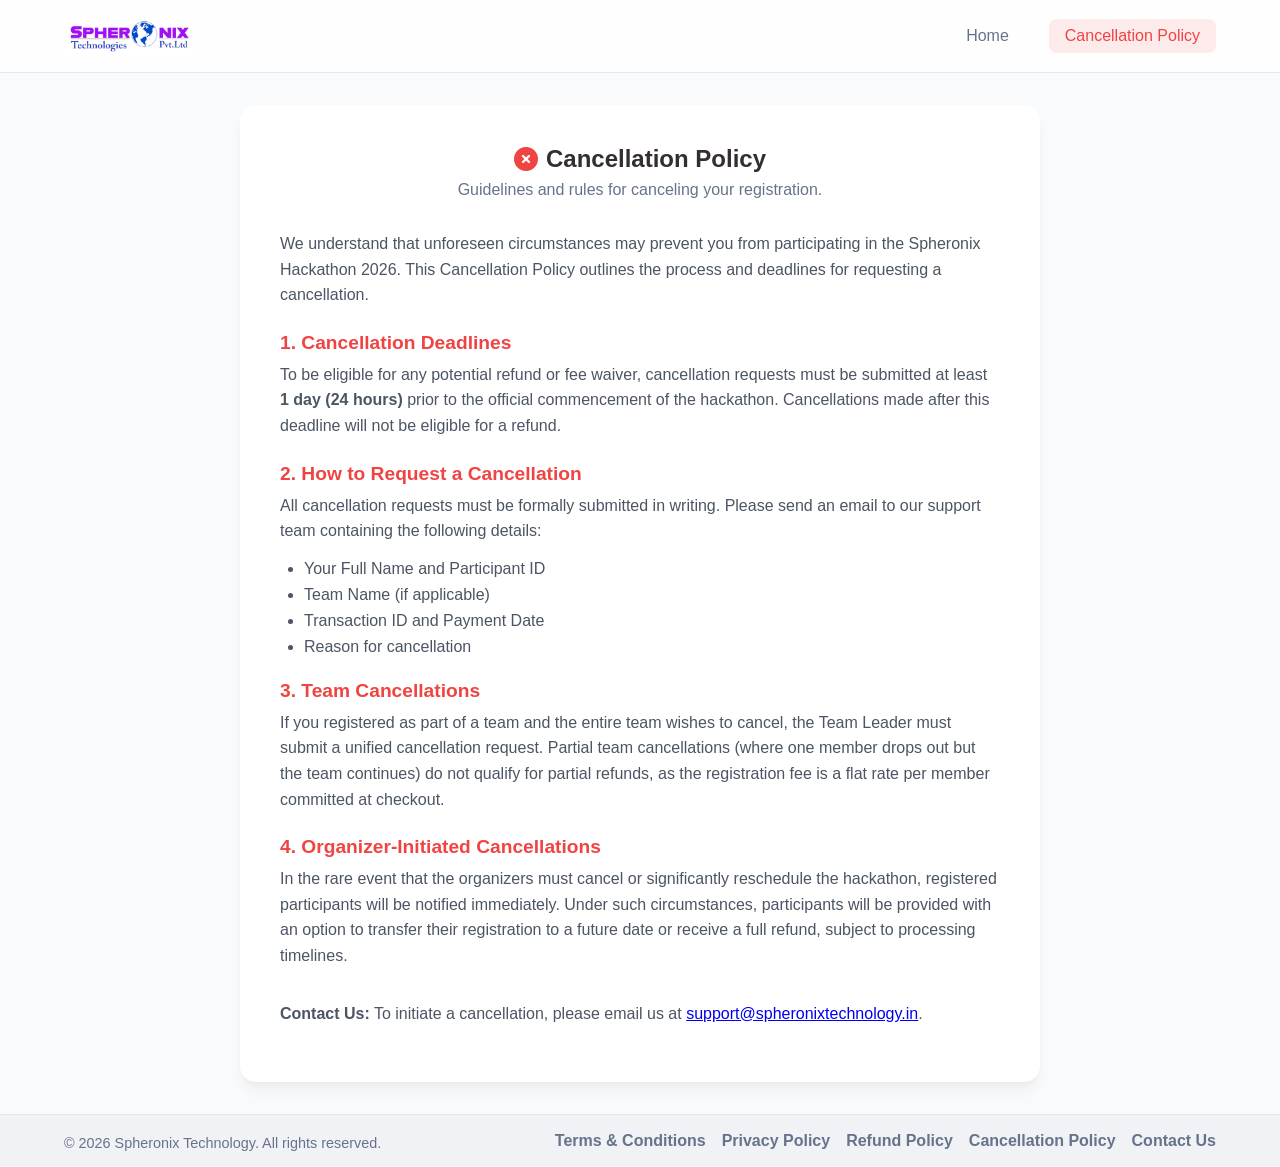
==== static/cancellation-policy.html @ d380ddb0 "Initial commit: Student Hackathon Registration app with updated college list validation" ====
<!DOCTYPE html>
<html lang="en">

<head>
    <meta charset="UTF-8">
    <meta name="viewport" content="width=device-width, initial-scale=1.0">
    <title>Cancellation Policy - Spheronix Hackathon</title>
    <link rel="stylesheet" href="css/style.css?v=20260310-1">
    <link rel="stylesheet" href="https://cdnjs.cloudflare.com/ajax/libs/font-awesome/6.4.0/css/all.min.css">
    <style>
        .instructions-content h3 {
            color: var(--primary-color);
            margin-top: 1.5rem;
            margin-bottom: 0.5rem;
            font-size: 1.2rem;
        }

        .instructions-content p {
            margin-bottom: 1rem;
            line-height: 1.6;
            color: #4b5563;
        }

        .instructions-content ul {
            margin-bottom: 1rem;
            padding-left: 1.5rem;
            color: #4b5563;
        }

        .instructions-content li {
            margin-bottom: 0.5rem;
        }
    </style>
</head>

<body>
    <nav class="navbar">
        <div class="logo">
            <img src="images/COMPANY LOGO.jpeg" alt="Logo" style="height: 40px; border-radius: 8px;">
        </div>
        <div class="nav-links">
            <a href="index.html">Home</a>
            <a href="cancellation-policy.html" class="active">Cancellation Policy</a>
        </div>
    </nav>

    <div class="container">
        <section class="view active">
            <div class="card card-large">
                <div class="step-header">
                    <h2><i class="fas fa-times-circle"></i> Cancellation Policy</h2>
                    <p>Guidelines and rules for canceling your registration.</p>
                </div>

                <div class="instructions-content" style="text-align: left;">
                    <p>We understand that unforeseen circumstances may prevent you from participating in the Spheronix
                        Hackathon 2026. This Cancellation Policy outlines the process and deadlines for requesting a
                        cancellation.</p>

                    <h3>1. Cancellation Deadlines</h3>
                    <p>To be eligible for any potential refund or fee waiver, cancellation requests must be submitted at
                        least <strong>1 day (24 hours)</strong> prior to the official commencement of the hackathon.
                        Cancellations made after this deadline will not be eligible for a refund.</p>

                    <h3>2. How to Request a Cancellation</h3>
                    <p>All cancellation requests must be formally submitted in writing. Please send an email to our
                        support team containing the following details:</p>
                    <ul>
                        <li>Your Full Name and Participant ID</li>
                        <li>Team Name (if applicable)</li>
                        <li>Transaction ID and Payment Date</li>
                        <li>Reason for cancellation</li>
                    </ul>

                    <h3>3. Team Cancellations</h3>
                    <p>If you registered as part of a team and the entire team wishes to cancel, the Team Leader must
                        submit a unified cancellation request. Partial team cancellations (where one member drops out
                        but the team continues) do not qualify for partial refunds, as the registration fee is a flat
                        rate per member committed at checkout.</p>

                    <h3>4. Organizer-Initiated Cancellations</h3>
                    <p>In the rare event that the organizers must cancel or significantly reschedule the hackathon,
                        registered participants will be notified immediately. Under such circumstances, participants
                        will be provided with an option to transfer their registration to a future date or receive a
                        full refund, subject to processing timelines.</p>

                    <p style="margin-top: 2rem;"><strong>Contact Us:</strong> To initiate a cancellation, please email
                        us at <a href="mailto:support@spheronixtechnology.in">support@spheronixtechnology.in</a>.</p>
                </div>
            </div>
        </section>
    </div>

    <footer class="site-footer">
        <div class="footer-inner">
            <div class="footer-left">
                <p class="footer-note">© 2026 Spheronix Technology. All rights reserved.</p>
            </div>
            <div class="footer-links">
                <a href="terms-and-conditions.html" class="footer-link">Terms & Conditions</a>
                <a href="privacy-policy.html" class="footer-link">Privacy Policy</a>
                <a href="refund-policy.html" class="footer-link">Refund Policy</a>
                <a href="cancellation-policy.html" class="footer-link">Cancellation Policy</a>
                <a href="contact.html" class="footer-link">Contact Us</a>
            </div>
        </div>
    </footer>
</body>

</html>
---- static/css/style.css ----
/* ================================
   Spheronix Hackathon - Stylesheet
   ================================ */

    :root {
        --primary-color: #F04443;
        --primary-hover: #e03b3a;
        --primary-light: rgba(240, 68, 67, 0.1);
        --secondary-color: #66738B;
        --accent-color: #FF9D00;
        --background-color: #f8fafc;
        --card-bg: #ffffff;
        --text-dark: #342E2E;
        --text-light: #66738B;
        --text-muted: #94a3b8;
        --white: #ffffff;
        --error: #ef4444;
        --error-light: #fef2f2;
        --success: #10b981;
        --success-light: #ecfdf5;
        --warning: #FF9D00;
        --warning-light: #fff8eb;
        --border-color: #e2e8f0;
        --border-radius: 12px;
        --border-radius-lg: 16px;
        --shadow-sm: 0 1px 2px 0 rgba(0, 0, 0, 0.05);
        --shadow: 0 10px 15px -3px rgba(52, 46, 46, 0.06), 0 4px 6px -2px rgba(52, 46, 46, 0.03);
        --shadow-lg: 0 20px 25px -5px rgba(52, 46, 46, 0.12), 0 8px 10px -6px rgba(52, 46, 46, 0.06);
        --transition: all 0.25s cubic-bezier(0.4, 0, 0.2, 1);
    }

    * {
        margin: 0;
        padding: 0;
        box-sizing: border-box;
        font-family: 'Poppins', 'Inter', -apple-system, BlinkMacSystemFont, sans-serif;
    }

    body {
        background-color: var(--background-color);
        color: var(--text-dark);
        min-height: 100vh;
        display: flex;
        flex-direction: column;
        overflow-x: hidden;
    }

    /* Background Shapes */
    .background-shapes {
        position: fixed;
        top: 0;
        left: 0;
        width: 100%;
        height: 100%;
        z-index: -1;
        overflow: hidden;
        pointer-events: none;
    }

    .shape {
        position: absolute;
        border-radius: 50%;
        filter: blur(100px);
        opacity: 0.5;
    }

    .shape-1 {
        top: -150px;
        right: -150px;
        width: 600px;
        height: 600px;
        background: rgba(37, 99, 235, 0.25);
        animation: float 20s ease-in-out infinite;
    }

    .shape-2 {
        bottom: -150px;
        left: -150px;
        width: 500px;
        height: 500px;
        background: rgba(139, 92, 246, 0.2);
        animation: float 25s ease-in-out infinite reverse;
    }

    .shape-3 {
        top: 50%;
        left: 50%;
        width: 400px;
        height: 400px;
        background: rgba(34, 197, 94, 0.1);
        transform: translate(-50%, -50%);
        animation: pulse 15s ease-in-out infinite;
    }

    @keyframes float {

        0%,
        100% {
            transform: translateY(0) rotate(0deg);
        }

        50% {
            transform: translateY(-30px) rotate(5deg);
        }
    }

    @keyframes pulse {

        0%,
        100% {
            transform: translate(-50%, -50%) scale(1);
            opacity: 0.1;
        }

        50% {
            transform: translate(-50%, -50%) scale(1.1);
            opacity: 0.2;
        }
    }

    /* ============ Navigation ============ */
    .navbar {
        padding: 1rem 5%;
        display: flex;
        justify-content: space-between;
        align-items: center;
        background: rgba(255, 255, 255, 0.8);
        backdrop-filter: blur(10px);
        border-bottom: 1px solid var(--border-color);
        position: sticky;
        top: 0;
        z-index: 100;
    }

    .logo {
        font-size: 1.4rem;
        font-weight: 700;
        color: var(--primary-color);
        display: flex;
        align-items: center;
        gap: 0.5rem;
    }

    .logo i {
        font-size: 1.6rem;
    }

    .nav-links {
        display: flex;
        gap: 1.5rem;
    }

    .nav-links a {
        text-decoration: none;
        color: var(--text-light);
        font-weight: 500;
        padding: 0.5rem 1rem;
        border-radius: 8px;
        transition: var(--transition);
    }

    .nav-links a:hover,
    .nav-links a.active {
        color: var(--primary-color);
        background: var(--primary-light);
    }

    /* ============ Container & Views ============ */
    .container {
        flex: 1;
        display: flex;
        justify-content: center;
        align-items: flex-start;
        padding: 2rem;
        min-height: calc(100vh - 80px);
    }

    .view {
        width: 100%;
        max-width: 1200px;
        transition: opacity 0.4s ease-in-out, transform 0.4s ease-in-out;
    }

    .hidden {
        display: none !important;
        opacity: 0;
    }

    .active {
        display: block;
        opacity: 1;
    }

    /* ============ Landing Page ============ */
    .landing-content {
        text-align: center;
        max-width: 900px;
        margin: 0 auto;
        padding: 4rem 2rem;
    }

    .hackathon-badge {
        display: inline-flex;
        align-items: center;
        gap: 0.5rem;
        background: rgba(241, 90, 41, 0.08);
        border: 1px solid rgba(241, 90, 41, 0.22);
        color: #F15A29;
        padding: 0.45rem 1.15rem;
        border-radius: 50px;
        font-family: 'Inter', 'Poppins', sans-serif;
        font-weight: 700;
        font-size: 0.8rem; /* ~12-13px */
        letter-spacing: 0.06em;
        text-transform: uppercase;
        margin-bottom: 1.75rem;
        box-shadow: 0 2px 8px rgba(241, 90, 41, 0.08);
    }

    .landing-content h1 {
        font-family: 'DM Serif Display', 'Playfair Display', Georgia, serif;
        font-size: clamp(2.75rem, 5.5vw, 4.85rem); /* ~72-80px on desktop */
        font-weight: 700;
        letter-spacing: -0.015em;
        line-height: 1.12;
        margin-bottom: 1.5rem;
        color: #342E2E; /* Dark brown/black */
    }

    .highlight {
        font-family: 'DM Serif Display', 'Playfair Display', Georgia, serif;
        background: linear-gradient(135deg, #F04443 0%, #FF9D00 100%); /* Red -> orange gradient */
        -webkit-background-clip: text;
        background-clip: text;
        -webkit-text-fill-color: transparent;
        display: inline-block;
        font-weight: 700;
        padding-bottom: 2px;
    }

    .subtitle {
        font-family: 'Inter', 'Poppins', sans-serif;
        font-size: 1.22rem; /* ~19-20px */
        font-weight: 500;
        line-height: 1.62;
        color: #66738B; /* #66738B */
        margin-bottom: 2.75rem;
        max-width: 680px;
        margin-left: auto;
        margin-right: auto;
    }

    .cta-buttons {
        display: flex;
        justify-content: center;
        align-items: center;
        gap: 1.25rem;
        margin-bottom: 3.5rem;
        flex-wrap: wrap;
    }

    .event-info {
        display: flex;
        justify-content: center;
        gap: 3.5rem;
        flex-wrap: wrap;
    }

    .info-item {
        display: flex;
        align-items: center;
        gap: 0.65rem;
        font-family: 'Inter', 'Poppins', sans-serif;
        color: #66738B; /* #66738B */
        font-size: 0.98rem; /* ~15-16px */
        font-weight: 500;
        letter-spacing: -0.01em;
    }

    .info-item i {
        color: #F15A29;
        font-size: 1.2rem;
    }

    /* Countdown Styling */
    .countdown-number,
    .time-box .amount,
    .stat-number {
        font-family: 'Poppins', 'Inter', sans-serif;
        font-size: 2.75rem; /* ~42-46px */
        font-weight: 700;
        color: #173E7A; /* Dark blue #173E7A */
        line-height: 1;
    }

    /* ============ Buttons ============ */
    .btn {
        border: none;
        cursor: pointer;
        font-family: 'Poppins', 'Inter', sans-serif;
        font-size: 1rem;
        font-weight: 600;
        line-height: 1.2;
        padding: 0.85rem 1.85rem;
        min-height: 48px;
        border-radius: 50px;
        transition: var(--transition);
        display: inline-flex;
        align-items: center;
        justify-content: center;
        gap: 0.6rem;
        text-decoration: none;
        white-space: nowrap;
        letter-spacing: 0.01em;
    }

    .btn:disabled {
        opacity: 0.65;
        cursor: not-allowed;
        transform: none;
        box-shadow: none;
    }

    .btn-primary {
        background: linear-gradient(135deg, #F04443 0%, #FF9D00 100%);
        color: var(--white);
        box-shadow: 0 6px 20px rgba(240, 68, 67, 0.32);
        border: none;
    }

    .btn-primary:hover {
        transform: translateY(-2px);
        background: linear-gradient(135deg, #e03b3a 0%, #f59300 100%);
        box-shadow: 0 10px 28px rgba(240, 68, 67, 0.44);
    }

    .btn-secondary {
        background: #ffffff;
        color: #342E2E;
        border: 1.5px solid #e2e8f0;
        box-shadow: 0 2px 6px rgba(0, 0, 0, 0.04);
    }

    .btn-secondary:hover {
        background: #fff8f5;
        border-color: #F04443;
        color: #F04443;
        transform: translateY(-2px);
        box-shadow: 0 6px 18px rgba(240, 68, 67, 0.15);
    }

    .btn-large {
        padding: 0.95rem 2.5rem;
        font-size: 1.05rem;
        font-weight: 600;
    }

    .btn-block {
        width: 100%;
        padding: 1rem;
    }

    .btn-small {
        padding: 0.5rem 1rem;
        font-size: 0.9rem;
    }

    .btn-google {
        background: var(--white);
        color: #333;
        border: 2px solid var(--border-color);
        padding: 1rem 2rem;
        width: 100%;
        max-width: 320px;
    }

    .btn-google:hover {
        background: #f8f8f8;
        border-color: #ccc;
        box-shadow: var(--shadow-sm);
    }

    .btn-google i {
        color: #4285f4;
        font-size: 1.2rem;
    }

    .btn-success {
        background: linear-gradient(135deg, #16a34a, #15803d);
        color: var(--white);
        box-shadow: 0 4px 15px rgba(21, 128, 61, 0.28);
    }

    .btn-success:hover {
        transform: translateY(-2px);
        box-shadow: 0 8px 22px rgba(21, 128, 61, 0.34);
    }

    /* ============ Cards ============ */
    .card {
        background: var(--card-bg);
        padding: 2.5rem;
        border-radius: var(--border-radius-lg);
        box-shadow: var(--shadow);
        max-width: 550px;
        width: 100%;
        margin: 0 auto;
        position: relative;
    }

    .card-large {
        max-width: 800px;
    }

    .back-btn {
        position: absolute;
        top: 1.5rem;
        left: 1.5rem;
        background: none;
        border: none;
        color: var(--text-light);
        cursor: pointer;
        font-size: 0.9rem;
        display: flex;
        align-items: center;
        gap: 0.5rem;
        transition: var(--transition);
    }

    .back-btn:hover {
        color: var(--primary-color);
    }

    /* ============ Progress Bar ============ */
    .progress-bar {
        display: flex;
        justify-content: center;
        align-items: center;
        margin-bottom: 2.5rem;
        padding-top: 1rem;
    }

    .progress-bar .step {
        display: flex;
        flex-direction: column;
        align-items: center;
        gap: 0.5rem;
        color: var(--text-muted);
        font-size: 0.85rem;
        position: relative;
        z-index: 1;
    }

    .progress-bar .circle {
        width: 36px;
        height: 36px;
        background: var(--border-color);
        border-radius: 50%;
        display: flex;
        justify-content: center;
        align-items: center;
        font-weight: 600;
        font-size: 0.9rem;
        transition: var(--transition);
    }

    .progress-bar .step.active {
        color: var(--primary-color);
    }

    .progress-bar .step.active .circle {
        background: var(--primary-color);
        color: var(--white);
        box-shadow: 0 0 0 4px var(--primary-light);
    }

    .progress-bar .step.completed .circle {
        background: var(--success);
        color: var(--white);
    }

    .progress-bar .line {
        width: 80px;
        height: 3px;
        background: var(--border-color);
        margin: 0 0.5rem;
        margin-bottom: 1.5rem;
        border-radius: 2px;
        transition: var(--transition);
    }

    .progress-bar .line.active {
        background: var(--primary-color);
    }

    /* ============ Step Content ============ */
    .step-content {
        transition: opacity 0.3s ease, transform 0.3s ease;
    }

    .hidden-step {
        display: none;
        opacity: 0;
        transform: translateX(20px);
    }

    .active-step {
        display: block;
        opacity: 1;
        transform: translateX(0);
    }

    .step-header {
        text-align: center;
        margin-bottom: 2rem;
    }

    .step-header h2 {
        font-size: 1.5rem;
        margin-bottom: 0.5rem;
        display: flex;
        align-items: center;
        justify-content: center;
        gap: 0.5rem;
    }

    .step-header h2 i {
        color: var(--primary-color);
    }

    .step-header p {
        color: var(--text-light);
        margin: 0;
    }

    /* ============ Auth Box ============ */
    .auth-box {
        display: flex;
        flex-direction: column;
        align-items: center;
        gap: 1.5rem;
        padding: 2rem 0;
    }

    .auth-note {
        font-size: 0.85rem;
        color: var(--success);
        display: flex;
        align-items: center;
        gap: 0.5rem;
    }

    /* ============ Messages ============ */
    .error-message,
    .warning-message {
        padding: 1rem;
        border-radius: 8px;
        margin-top: 1rem;
        display: flex;
        align-items: center;
        gap: 0.5rem;
        font-size: 0.9rem;
    }

    .error-message {
        background: var(--error-light);
        color: var(--error);
        border: 1px solid var(--error);
    }

    .warning-message {
        background: var(--warning-light);
        color: var(--warning);
        border: 1px solid var(--warning);
    }

    /* ============ Forms ============ */
    .form-row {
        display: grid;
        grid-template-columns: 1fr 1fr;
        gap: 1rem;
    }

    .form-group {
        margin-bottom: 1.25rem;
        text-align: left;
        position: relative;
    }

    label {
        display: block;
        margin-bottom: 0.5rem;
        font-size: 0.9rem;
        font-weight: 500;
        color: var(--text-dark);
    }

    .badge {
        font-size: 0.7rem;
        background: var(--border-color);
        padding: 0.2rem 0.5rem;
        border-radius: 4px;
        margin-left: 0.5rem;
        color: var(--text-light);
        font-weight: 400;
    }

    .badge-success {
        background: var(--success-light);
        color: var(--success);
    }

    input,
    select,
    textarea {
        width: 100%;
        padding: 0.85rem 1rem;
        border: 2px solid var(--border-color);
        border-radius: 8px;
        font-size: 0.95rem;
        transition: var(--transition);
        outline: none;
        background: var(--white);
    }

    input:focus,
    select:focus,
    textarea:focus {
        border-color: var(--primary-color);
        box-shadow: 0 0 0 3px var(--primary-light);
    }

    .readonly-input {
        background-color: var(--background-color);
        color: var(--text-light);
        cursor: not-allowed;
    }

    .error-text {
        color: var(--error);
        font-size: 0.8rem;
        margin-top: 0.3rem;
        display: block;
        min-height: 1.2em;
    }

    .helper-text {
        color: var(--success);
        font-size: 0.8rem;
        margin-top: 0.3rem;
        display: block;
    }

    .hidden-select {
        position: absolute;
        width: 1px;
        height: 1px;
        padding: 0;
        margin: -1px;
        border: 0;
        overflow: hidden;
        clip: rect(0, 0, 0, 0);
    }

    .college-selector {
        position: relative;
    }

    .college-dropdown {
        position: absolute;
        top: calc(100% + 6px);
        left: 0;
        right: 0;
        max-height: 260px;
        overflow-y: auto;
        background: var(--white);
        border: 1px solid var(--border-color);
        border-radius: 10px;
        box-shadow: var(--shadow);
        z-index: 20;
    }

    .college-option {
        width: 100%;
        text-align: left;
        border: none;
        background: transparent;
        padding: 0.75rem 1rem;
        cursor: pointer;
        font-size: 0.92rem;
        color: var(--text-dark);
    }

    .college-option:hover {
        background: var(--primary-light);
    }

    .college-option.active {
        background: var(--primary-light);
        color: var(--primary-color);
    }

    .college-option.no-results {
        color: var(--text-muted);
        cursor: default;
    }

    #other-college-wrapper {
        margin-top: 0.75rem;
    }

    /* ============ Participation Options ============ */
    .participation-options {
        display: grid;
        grid-template-columns: 1fr 1fr;
        gap: 1rem;
    }

    .radio-card {
        cursor: pointer;
    }

    .radio-card input {
        display: none;
    }

    .radio-content {
        padding: 1.25rem;
        border: 2px solid var(--border-color);
        border-radius: 12px;
        text-align: center;
        transition: var(--transition);
    }

    .radio-content i {
        font-size: 2rem;
        color: var(--text-light);
        margin-bottom: 0.5rem;
        display: block;
    }

    .radio-content span {
        display: block;
        font-weight: 600;
        color: var(--text-dark);
    }

    .radio-content small {
        color: var(--text-muted);
        font-size: 0.8rem;
    }

    .radio-card input:checked+.radio-content {
        border-color: var(--primary-color);
        background: var(--primary-light);
    }

    .radio-card input:checked+.radio-content i {
        color: var(--primary-color);
    }

    /* ============ Team Section ============ */
    .team-info {
        background: var(--background-color);
        padding: 1.5rem;
        border-radius: 12px;
        margin-bottom: 1.5rem;
    }

    .team-leader-info {
        background: var(--success-light);
        padding: 1rem 1.5rem;
        border-radius: 8px;
        margin-bottom: 1.5rem;
        border-left: 4px solid var(--success);
    }

    .team-leader-info h4 {
        color: var(--success);
        margin-bottom: 0.25rem;
        display: flex;
        align-items: center;
        gap: 0.5rem;
    }

    .team-leader-info p {
        color: var(--text-dark);
        margin: 0;
        font-size: 0.9rem;
    }

    #team-members-container h4 {
        margin-bottom: 1rem;
        display: flex;
        align-items: center;
        gap: 0.5rem;
    }

    .team-member-card {
        background: var(--background-color);
        padding: 1.5rem;
        border-radius: 12px;
        margin-bottom: 1rem;
        border: 1px solid var(--border-color);
    }

    .member-header {
        display: flex;
        justify-content: space-between;
        align-items: center;
        margin-bottom: 1rem;
        padding-bottom: 0.75rem;
        border-bottom: 1px solid var(--border-color);
    }

    .member-header span {
        font-weight: 600;
        color: var(--text-dark);
    }

    .btn-remove-member {
        background: var(--error-light);
        color: var(--error);
        border: none;
        width: 28px;
        height: 28px;
        border-radius: 50%;
        cursor: pointer;
        transition: var(--transition);
    }

    .btn-remove-member:hover {
        background: var(--error);
        color: var(--white);
    }

    .form-actions {
        display: flex;
        gap: 1rem;
        margin-top: 2rem;
    }

    .form-actions .btn {
        flex: 1;
        padding: 1rem;
    }

    .btn-group {
        display: flex;
        gap: 0.75rem;
        margin-top: 1.25rem;
    }

    .btn-group .btn {
        flex: 1;
    }

    /* ============ Success View ============ */
    .success-message {
        text-align: center;
        padding: 2rem 0;
    }

    .check-icon {
        width: 80px;
        height: 80px;
        background: linear-gradient(135deg, var(--success), #16a34a);
        color: white;
        font-size: 2.5rem;
        border-radius: 50%;
        display: flex;
        justify-content: center;
        align-items: center;
        margin: 0 auto 1.5rem auto;
        animation: pop-in 0.5s ease;
    }

    @keyframes pop-in {
        0% {
            transform: scale(0);
        }

        70% {
            transform: scale(1.1);
        }

        100% {
            transform: scale(1);
        }
    }

    .user-summary {
        background: var(--background-color);
        padding: 1.5rem;
        border-radius: 12px;
        text-align: left;
        margin: 1.5rem 0;
    }

    .challenge-card {
        margin: 0 0 1.5rem 0;
        padding: 1.5rem;
        border-radius: 14px;
        background: linear-gradient(135deg, #f8fbff, #eef5ff);
        border: 1px solid #d7e6ff;
        text-align: left;
    }

    .challenge-card-header {
        display: flex;
        justify-content: space-between;
        align-items: center;
        gap: 0.75rem;
        margin-bottom: 0.85rem;
        flex-wrap: wrap;
    }

    .challenge-eyebrow {
        font-size: 0.82rem;
        font-weight: 700;
        letter-spacing: 0.08em;
        text-transform: uppercase;
        color: var(--primary-color);
    }

    /* .challenge-difficulty removed — difficulty is not displayed in UI */

    .challenge-card h3 {
        margin-bottom: 0.65rem;
        font-size: 1.2rem;
        color: var(--text-dark);
    }

    .challenge-card p {
        margin: 0;
        color: var(--text-light);
        line-height: 1.7;
    }

    .summary-item {
        display: flex;
        justify-content: space-between;
        padding: 0.5rem 0;
        border-bottom: 1px solid var(--border-color);
    }

    .summary-item:last-child {
        border-bottom: none;
    }

    .summary-item .label {
        color: var(--text-light);
        font-size: 0.9rem;
    }

    .summary-item .value {
        font-weight: 600;
        color: var(--text-dark);
    }

    .team-members-section {
        margin-top: 1.5rem;
        padding-top: 1.5rem;
        border-top: 2px solid var(--border-color);
    }

    .team-members-section h3 {
        color: var(--primary-color);
        font-size: 1.1rem;
        margin-bottom: 1rem;
        display: flex;
        align-items: center;
        gap: 0.5rem;
    }

    .team-ids-list {
        list-style: none;
        padding: 0;
        margin: 0;
    }

    .team-ids-list li {
        padding: 0.75rem;
        margin-bottom: 0.5rem;
        background: white;
        border-radius: 8px;
        border-left: 3px solid var(--primary-color);
        font-size: 0.95rem;
    }

    .team-ids-list li strong {
        color: var(--text-dark);
        display: inline-block;
        min-width: 200px;
    }

    .info-note {
        color: var(--text-light);
        font-size: 0.9rem;
        margin-bottom: 1.5rem;
    }

    .info-note i {
        color: var(--primary-color);
    }

    /* ============ Results View ============ */
    #result-display {
        margin-top: 2rem;
    }

    .result-card {
        background: var(--background-color);
        border-radius: 12px;
        overflow: hidden;
    }

    .result-status {
        padding: 1.5rem;
        text-align: center;
        font-size: 1.25rem;
        font-weight: 700;
        color: var(--white);
    }

    .result-status.selected {
        background: linear-gradient(135deg, var(--success), #16a34a);
    }

    .result-status.not-selected {
        background: linear-gradient(135deg, var(--error), #dc2626);
    }

    .result-status.pending {
        background: linear-gradient(135deg, var(--warning), #d97706);
    }

    .result-details {
        padding: 1.5rem;
    }

    .result-details p {
        padding: 0.5rem 0;
        border-bottom: 1px solid var(--border-color);
        margin: 0;
        color: var(--text-dark);
    }

    .result-details p:last-child {
        border-bottom: none;
    }

    .result-details strong {
        color: var(--text-light);
        font-weight: 500;
    }

    /* ============ Dashboard Table Styles ============ */
    .admin-header {
        display: flex;
        justify-content: space-between;
        align-items: center;
        margin-bottom: 2rem;
        flex-wrap: wrap;
        gap: 1rem;
    }

    .stats-grid {
        display: grid;
        grid-template-columns: repeat(auto-fit, minmax(200px, 1fr));
        gap: 1.5rem;
        margin-bottom: 2rem;
    }

    .stat-card {
        background: var(--white);
        padding: 1.5rem;
        border-radius: 12px;
        box-shadow: var(--shadow-sm);
        border-left: 4px solid var(--primary-color);
    }

    .stat-card.success {
        border-left-color: var(--success);
    }

    .stat-card.warning {
        border-left-color: var(--warning);
    }

    .stat-card.accent {
        border-left-color: var(--accent-color);
    }

    .stat-card h3 {
        font-size: 2rem;
        color: var(--text-dark);
        margin-bottom: 0.25rem;
    }

    .stat-card p {
        color: var(--text-light);
        font-size: 0.9rem;
        margin: 0;
    }

    .data-table {
        width: 100%;
        background: var(--white);
        border-radius: 12px;
        overflow: hidden;
        box-shadow: var(--shadow-sm);
    }

    .data-table table {
        width: 100%;
        border-collapse: collapse;
    }

    .data-table th,
    .data-table td {
        padding: 1rem;
        text-align: left;
        border-bottom: 1px solid var(--border-color);
    }

    .data-table th {
        background: var(--background-color);
        font-weight: 600;
        color: var(--text-dark);
        font-size: 0.85rem;
        text-transform: uppercase;
        letter-spacing: 0.5px;
    }

    .data-table td {
        font-size: 0.9rem;
        color: var(--text-dark);
    }

    .data-table tr:hover {
        background: var(--background-color);
    }

    .status-badge {
        padding: 0.25rem 0.75rem;
        border-radius: 50px;
        font-size: 0.8rem;
        font-weight: 500;
    }

    .status-badge.selected {
        background: var(--success-light);
        color: var(--success);
    }

    .status-badge.rejected {
        background: var(--error-light);
        color: var(--error);
    }

    .status-badge.pending {
        background: var(--warning-light);
        color: var(--warning);
    }

    .action-btns {
        display: flex;
        gap: 0.5rem;
    }

    .action-btn {
        width: 32px;
        height: 32px;
        border: none;
        border-radius: 6px;
        cursor: pointer;
        transition: var(--transition);
        display: flex;
        align-items: center;
        justify-content: center;
    }

    .action-btn.approve {
        background: var(--success-light);
        color: var(--success);
    }

    .action-btn.approve:hover {
        background: var(--success);
        color: var(--white);
    }

    .action-btn.reject {
        background: var(--error-light);
        color: var(--error);
    }

    .action-btn.reject:hover {
        background: var(--error);
        color: var(--white);
    }

    /* ============ Responsive Design ============ */
    @media (max-width: 768px) {
        .navbar {
            flex-direction: column;
            gap: 1rem;
            padding: 1rem;
        }

        .nav-links {
            gap: 0.5rem;
            flex-wrap: wrap;
            justify-content: center;
        }

        .nav-links a {
            padding: 0.4rem 0.75rem;
            font-size: 0.9rem;
        }

        .summary-item {
            display: block !important;
            padding: 0.8rem 0;
        }

        .summary-item .label {
            display: block;
            margin-bottom: 0.2rem;
            font-size: 0.85rem;
            color: var(--text-light);
        }

        .summary-item .value {
            display: block;
            word-break: break-all;
            overflow-wrap: anywhere;
            font-size: 0.95rem;
            font-weight: 600;
            color: var(--text-dark);
            text-align: left;
        }

        .landing-content h1 {
            font-size: 2rem;
        }

        .cta-buttons {
            flex-direction: column;
            align-items: center;
        }

        .btn-large {
            width: 100%;
            max-width: 300px;
        }

        .event-info {
            gap: 1.5rem;
        }

        .card {
            padding: 1.5rem;
            margin: 0 0.5rem;
        }

        .form-row {
            grid-template-columns: 1fr;
        }

        .participation-options {
            grid-template-columns: 1fr;
        }

        .progress-bar .line {
            width: 40px;
        }

        .form-actions {
            flex-direction: column;
        }

        .stats-grid {
            grid-template-columns: 1fr 1fr;
        }

        .data-table {
            overflow-x: auto;
        }

        /* Team member card responsive */
        .team-member-card .form-row {
            grid-template-columns: 1fr;
        }

        /* Admin dashboard responsive */
        .admin-header {
            flex-direction: column;
            text-align: center;
        }

        .toolbar {
            flex-direction: column;
        }

        .search-box {
            min-width: 100%;
        }

        .filter-select {
            width: 100%;
        }
    }

    @media (max-width: 480px) {
        .landing-content {
            padding: 2rem 1rem;
        }

        .landing-content h1 {
            font-size: 1.75rem;
        }

        .subtitle {
            font-size: 1rem;
        }

        .stats-grid {
            grid-template-columns: 1fr;
        }

        .progress-bar {
            transform: scale(0.9);
        }

        .progress-bar .line {
            width: 30px;
        }

        .step-header h2 {
            font-size: 1.25rem;
        }
    }

    /* ============ Additional Utility Classes ============ */
    .full-width {
        grid-column: 1 / -1;
    }

    .college-info-text {
        font-size: 0.9rem;
        color: var(--text-light);
        margin-top: 0.5rem;
        display: flex;
        align-items: center;
        gap: 1rem;
        flex-wrap: wrap;
    }

    .college-info-text i {
        color: var(--primary-color);
    }

    /* GitHub link styles */
    .github-link {
        color: var(--primary-color);
        text-decoration: none;
        display: inline-flex;
        align-items: center;
        gap: 0.3rem;
        transition: var(--transition);
    }

    .github-link:hover {
        text-decoration: underline;
        color: var(--primary-hover);
    }

    /* Loading states */
    .loading-overlay {
        position: fixed;
        top: 0;
        left: 0;
        right: 0;
        bottom: 0;
        background: rgba(255, 255, 255, 0.8);
        display: flex;
        align-items: center;
        justify-content: center;
        z-index: 1000;
    }

    .loading-spinner {
        width: 50px;
        height: 50px;
        border: 3px solid var(--border-color);
        border-top-color: var(--primary-color);
        border-radius: 50%;
        animation: spin 1s linear infinite;
    }

    @keyframes spin {
        to {
            transform: rotate(360deg);
        }
    }

    /* Form validation highlight */
    input.error,
    select.error,
    textarea.error,
    #collegeSearch.error,
    #otherCollegeName.error,
    #otherCurrentYear.error {
        border-color: var(--error) !important;
        background-color: #fff8f8 !important;
        box-shadow: 0 0 0 3px rgba(239, 68, 68, 0.12) !important;
    }

    .participation-options.error {
        border: 1.5px dashed var(--error) !important;
        border-radius: var(--border-radius);
        padding: 0.5rem;
        background-color: #fff8f8;
    }

    input.success,
    select.success {
        border-color: var(--success);
    }

    /* Team member badge in step 3 */
    .member-badge {
        background: var(--primary-light);
        color: var(--primary-color);
        padding: 0.25rem 0.75rem;
        border-radius: 50px;
        font-size: 0.8rem;
        font-weight: 500;
    }

    /* ============ Footer ============ */
    .site-footer {
        background: rgba(15, 23, 42, 0.03);
        border-top: 1px solid var(--border-color);
        padding: 1rem 5%;
    }

    .site-footer .footer-inner {
        max-width: 1200px;
        margin: 0 auto;
        display: flex;
        align-items: center;
        justify-content: space-between;
        gap: 1rem;
        flex-wrap: wrap;
    }

    .site-footer .footer-left .logo {
        font-weight: 700;
        color: var(--primary-color);
        display: flex;
        align-items: center;
        gap: 0.5rem;
    }

    .site-footer .footer-note {
        color: var(--text-light);
        font-size: 0.9rem;
        margin-top: 0.25rem;
    }

    .site-footer .footer-links {
        display: flex;
        gap: 1rem;
    }

    .site-footer .footer-link {
        color: var(--text-light);
        text-decoration: none;
        font-weight: 600;
        transition: var(--transition);
    }

    .site-footer .footer-link:hover {
        color: var(--primary-color);
    }

    @media (max-width: 600px) {
        .site-footer .footer-inner {
            flex-direction: column;
            align-items: flex-start;
        }

        .site-footer .footer-links {
            width: 100%;
            justify-content: flex-start;
        }
    }

    /* Improved table styles */
    table {
        border-collapse: separate;
        border-spacing: 0;
    }

    th:first-child {
        border-top-left-radius: 8px;
    }

    th:last-child {
        border-top-right-radius: 8px;
    }

    /* Scrollbar styles */
    ::-webkit-scrollbar {
        width: 8px;
        height: 8px;
    }

    ::-webkit-scrollbar-track {
        background: var(--background-color);
        border-radius: 4px;
    }

    ::-webkit-scrollbar-thumb {
        background: var(--border-color);
        border-radius: 4px;
    }

    ::-webkit-scrollbar-thumb:hover {
        background: var(--text-muted);
    }

    /* Fix for overlapping elements */
    .card {
        position: relative;
        z-index: 1;
    }

    .step-content {
        position: relative;
    }

    /* Ensure proper flex layout */
    .form-group {
        display: flex;
        flex-direction: column;
    }

    /* Input group with icon */
    .input-with-icon {
        position: relative;
    }

    .input-with-icon input {
        padding-left: 2.5rem;
    }

    .input-with-icon i {
        position: absolute;
        left: 1rem;
        top: 50%;
        transform: translateY(-50%);
        color: var(--text-muted);
    }

    .terms-box {
        display: flex;
        flex-direction: column;
        gap: 0.75rem;
        margin: 0.25rem 0 1.25rem 0;
        padding: 1rem;
        border: 1px solid var(--border-color);
        border-radius: 10px;
        background: var(--background-color);
    }

    .terms-check {
        display: flex;
        align-items: center;
        gap: 0.6rem;
        font-size: 0.9rem;
        color: var(--text-dark);
    }

    .terms-check input {
        width: auto;
    }

    .terms-status {
        display: inline-flex;
        align-items: center;
        gap: 0.4rem;
        width: fit-content;
        padding: 0.35rem 0.7rem;
        border-radius: 999px;
        font-size: 0.82rem;
        font-weight: 600;
        border: 1px solid transparent;
    }

    .terms-status.pending {
        background: var(--warning-light);
        color: #92400e;
        border-color: #fcd34d;
    }

    .terms-status.accepted {
        background: var(--success-light);
        color: #166534;
        border-color: #86efac;
    }

    .terms-status.rejected {
        background: var(--error-light);
        color: #991b1b;
        border-color: #fca5a5;
    }

    .modal-overlay {
        position: fixed;
        inset: 0;
        z-index: 1000;
        background: rgba(15, 23, 42, 0.5);
        display: flex;
        align-items: center;
        justify-content: center;
        padding: 1rem;
    }

    .modal-card {
        width: min(680px, 100%);
        max-height: 80vh;
        overflow-y: auto;
        background: var(--white);
        border-radius: 12px;
        box-shadow: var(--shadow-lg);
        padding: 1.25rem;
    }

    .modal-card h3 {
        display: flex;
        align-items: center;
        gap: 0.5rem;
        margin-bottom: 1rem;
        color: var(--primary-color);
    }

    .modal-body {
        display: grid;
        gap: 0.65rem;
        color: var(--text-dark);
        font-size: 0.95rem;
    }

    .modal-actions {
        margin-top: 1rem;
        padding-top: 0.85rem;
        border-top: 1px solid var(--border-color);
        display: flex;
        align-items: center;
        justify-content: flex-end;
        gap: 0.75rem;
    }

    .modal-actions .btn {
        min-width: 108px;
    }

    @media (max-width: 640px) {

        .btn-group,
        .modal-actions {
            flex-direction: column;
            align-items: stretch;
        }


        .modal-actions .btn,
        .btn-group .btn {
            width: 100%;
        }
    }

    /* ============ Toast Notification (Live Updates) ============ */
    .toast {
        position: fixed;
        bottom: 2rem;
        right: 2rem;
        background: var(--white);
        border-radius: 12px;
        box-shadow: 0 10px 40px rgba(0, 0, 0, 0.15);
        display: flex;
        align-items: flex-start;
        gap: 1rem;
        padding: 1.25rem;
        width: min(350px, calc(100vw - 4rem));
        z-index: 9999;
        transform: translateX(120%);
        opacity: 0;
        transition: transform 0.4s cubic-bezier(0.175, 0.885, 0.32, 1.275), opacity 0.4s ease;
        border-left: 4px solid var(--primary-color);
    }

    .toast.show {
        transform: translateX(0);
        opacity: 1;
    }

    .toast.hidden {
        display: none;
    }

    .toast-icon {
        background: var(--primary-light);
        color: var(--primary-color);
        width: 36px;
        height: 36px;
        border-radius: 50%;
        display: flex;
        align-items: center;
        justify-content: center;
        flex-shrink: 0;
        font-size: 1.1rem;
    }

    .toast-content h4 {
        margin: 0 0 0.25rem 0;
        color: var(--text-dark);
        font-size: 1rem;
    }

    .toast-content p {
        margin: 0;
        color: var(--text-light);
        font-size: 0.85rem;
        line-height: 1.4;
    }

    .toast-close {
        background: none;
        border: none;
        color: var(--text-muted);
        cursor: pointer;
        padding: 0.25rem;
        margin-left: auto;
        font-size: 1rem;
        transition: var(--transition);
    }

    .toast-close:hover {
        color: var(--error);
    }

    @media (max-width: 480px) {
        .toast {
            bottom: 1rem;
            right: 1rem;
            width: calc(100vw - 2rem);
        }
    }

    /* ============ TOTAL PROJECT UI RESPONSIVE FIXES ============ */
    @media (max-width: 768px) {
        .navbar {
            padding: 0.8rem 1rem;
        }

        .logo {
            font-size: 1.1rem;
        }

        .nav-links {
            gap: 0.75rem;
        }

        .nav-links a {
            padding: 0.4rem 0.6rem;
            font-size: 0.85rem;
        }

        .container {
            padding: 1rem 0.5rem;
        }

        .landing-content {
            padding: 2.5rem 1rem;
        }

        .landing-content h1 {
            font-size: 2rem;
        }

        .subtitle {
            font-size: 1rem;
            padding: 0 0.5rem;
        }

        .card,
        .card-large {
            padding: 1.5rem 1rem;
            border-radius: 12px;
        }

        .form-row {
            grid-template-columns: 1fr;
            gap: 0;
        }

        .participation-options {
            grid-template-columns: 1fr;
        }

        .progress-bar .step span {
            font-size: 0.7rem;
            text-align: center;
        }

        .progress-bar .line {
            width: 40px;
        }

        .event-info {
            gap: 1.5rem;
        }

        /* Modal responsiveness */
        .modal-card {
            padding: 1rem;
            max-height: 90vh;
        }
    }

    @media (max-width: 480px) {
        .landing-content h1 {
            font-size: 1.75rem;
        }

        .progress-bar .step span {
            display: none;
            /* Hide labels on very small screens for clarity */
        }

        .progress-bar .line {
            width: 30px;
            margin-bottom: 0;
        }

        .progress-bar {
            margin-bottom: 1.5rem;
        }

        .back-btn {
            position: relative;
            top: 0;
            left: 0;
            margin-bottom: 1rem;
        }

        .event-info {
            flex-direction: column;
            align-items: center;
            gap: 1rem;
        }
    }

    /* Fix for possible data cutting/overflow */
    .view,
    .card,
    .step-content {
        overflow: visible;
    }

    img,
    video,
    iframe {
        max-width: 100%;
        height: auto;
    }

    /* ==========================================================================
       UPI QR CODE SCANNER & PAYMENT STYLES
       ========================================================================== */
    .payment-summary {
        margin-top: 1.25rem;
        animation: fadeInPaymentSection 0.4s ease-out;
    }

    @keyframes fadeInPaymentSection {
        from {
            opacity: 0;
            transform: translateY(12px);
        }

        to {
            opacity: 1;
            transform: translateY(0);
        }
    }

    .terms-locked-notice {
        background: #f8fafc;
        border: 2px dashed #cbd5e1;
        border-radius: 16px;
        padding: 2rem 1.5rem;
        margin-top: 1.25rem;
        text-align: center;
        transition: all 0.3s ease;
    }

    .terms-locked-notice .lock-icon-circle {
        width: 54px;
        height: 54px;
        background: #eef2ff;
        border: 1px solid #c7d2fe;
        color: #4f46e5;
        border-radius: 50%;
        display: flex;
        align-items: center;
        justify-content: center;
        font-size: 1.4rem;
        margin: 0 auto 0.85rem auto;
    }

    .terms-locked-notice h4 {
        color: #1e293b;
        font-size: 1.1rem;
        font-weight: 600;
        margin-bottom: 0.35rem;
    }

    .terms-locked-notice p {
        color: #64748b;
        font-size: 0.875rem;
        max-width: 440px;
        margin: 0 auto;
        line-height: 1.5;
    }

    .terms-locked-notice p strong {
        color: #4f46e5;
    }

    .upi-payment-container {
        background: #ffffff;
        border: 1px solid #e0e7ff;
        border-radius: 16px;
        padding: 1.5rem;
        margin-top: 1.25rem;
        box-shadow: 0 10px 25px -5px rgba(79, 70, 229, 0.08), 0 8px 10px -6px rgba(79, 70, 229, 0.04);
        text-align: center;
        transition: all 0.3s ease;
        animation: fadeInScanner 0.4s ease-out;
    }

    @keyframes fadeInScanner {
        from {
            opacity: 0;
            transform: translateY(10px);
        }

        to {
            opacity: 1;
            transform: translateY(0);
        }
    }

    .upi-header {
        margin-bottom: 1.25rem;
    }

    .upi-header h4 {
        color: #1e1b4b;
        font-size: 1.15rem;
        font-weight: 600;
        margin-bottom: 0.35rem;
        display: flex;
        align-items: center;
        justify-content: center;
        gap: 0.5rem;
    }

    .upi-header h4 i {
        color: #4f46e5;
    }

    .upi-subtitle {
        color: #64748b;
        font-size: 0.825rem;
        margin: 0;
    }

    .upi-qr-wrapper {
        display: flex;
        flex-direction: column;
        align-items: center;
        justify-content: center;
        margin: 1.25rem 0;
    }

    .qr-frame {
        position: relative;
        width: 220px;
        height: 220px;
        background: #ffffff;
        border: 2px solid #6366f1;
        border-radius: 16px;
        padding: 10px;
        display: flex;
        align-items: center;
        justify-content: center;
        box-shadow: 0 0 20px rgba(99, 102, 241, 0.15);
        overflow: hidden;
    }

    .qr-frame::before,
    .qr-frame::after {
        content: '';
        position: absolute;
        width: 16px;
        height: 16px;
        border-color: #4338ca;
        pointer-events: none;
    }

    .qr-frame::before {
        top: 6px;
        left: 6px;
        border-top: 3px solid #4f46e5;
        border-left: 3px solid #4f46e5;
    }

    .qr-frame::after {
        bottom: 6px;
        right: 6px;
        border-bottom: 3px solid #4f46e5;
        border-right: 3px solid #4f46e5;
    }

    .upi-qr-canvas-wrapper {
        width: 200px;
        height: 200px;
        display: flex;
        align-items: center;
        justify-content: center;
    }

    .upi-qr-canvas-wrapper canvas,
    .upi-qr-canvas-wrapper img {
        width: 100% !important;
        height: 100% !important;
        border-radius: 8px;
    }

    .upi-qr-img {
        width: 100%;
        height: 100%;
        object-fit: contain;
        border-radius: 8px;
        transition: opacity 0.3s ease;
    }

    .upi-qr-img.loading-qr {
        opacity: 0.3;
    }

    .qr-spinner {
        position: absolute;
        top: 0;
        left: 0;
        right: 0;
        bottom: 0;
        display: flex;
        flex-direction: column;
        align-items: center;
        justify-content: center;
        background: rgba(255, 255, 255, 0.9);
        color: #4f46e5;
        gap: 0.5rem;
        font-size: 0.85rem;
        font-weight: 500;
        border-radius: 14px;
    }

    .qr-amount-badge {
        margin-top: 0.75rem;
        background: #eef2ff;
        border: 1px solid #c7d2fe;
        color: #312e81;
        padding: 0.35rem 1rem;
        border-radius: 20px;
        font-size: 0.9rem;
        display: inline-flex;
        align-items: center;
        gap: 0.35rem;
    }

    .qr-amount-badge strong {
        color: #4338ca;
        font-size: 1.05rem;
    }

    .upi-details-card {
        background: #f8fafc;
        border: 1px solid #e2e8f0;
        border-radius: 12px;
        padding: 1rem;
        margin-bottom: 1.25rem;
    }

    .upi-id-box {
        display: flex;
        align-items: center;
        justify-content: space-between;
        gap: 0.75rem;
        flex-wrap: wrap;
    }

    .upi-id-label {
        font-size: 0.85rem;
        font-weight: 600;
        color: #475569;
    }

    .upi-id-val-wrapper {
        display: flex;
        align-items: center;
        gap: 0.5rem;
    }

    .upi-id-val-wrapper code {
        background: #ffffff;
        border: 1px solid #cbd5e1;
        padding: 0.35rem 0.65rem;
        border-radius: 6px;
        color: #1e293b;
        font-family: 'Courier New', Courier, monospace;
        font-weight: 700;
        font-size: 0.95rem;
    }

    .btn-copy-upi {
        background: #4f46e5;
        color: #ffffff;
        border: none;
        padding: 0.35rem 0.75rem;
        border-radius: 6px;
        cursor: pointer;
        font-size: 0.8rem;
        font-weight: 500;
        display: inline-flex;
        align-items: center;
        gap: 0.35rem;
        transition: all 0.2s ease;
    }

    .btn-copy-upi:hover {
        background: #4338ca;
    }

    .btn-copy-upi.copied {
        background: #10b981;
    }

    .mobile-upi-btn-wrapper {
        margin-top: 0.85rem;
        text-align: center;
    }

    .btn-upi-mobile {
        display: inline-flex;
        align-items: center;
        justify-content: center;
        gap: 0.5rem;
        width: 100%;
        padding: 0.7rem 1rem;
        background: linear-gradient(135deg, #4f46e5 0%, #3730a3 100%);
        color: #ffffff !important;
        border-radius: 8px;
        font-weight: 600;
        font-size: 0.9rem;
        text-decoration: none;
        transition: transform 0.2s, box-shadow 0.2s;
    }

    .btn-upi-mobile:hover {
        transform: translateY(-1px);
        box-shadow: 0 4px 12px rgba(79, 70, 229, 0.25);
    }

    .bank-details-card {
        background: #f8fafc;
        border: 1px solid #e2e8f0;
        border-radius: 14px;
        padding: 1.25rem;
        margin-bottom: 1.25rem;
        text-align: left;
        box-shadow: 0 2px 8px rgba(0, 0, 0, 0.04);
    }

    .bank-card-header {
        display: flex;
        align-items: center;
        justify-content: space-between;
        margin-bottom: 1rem;
        padding-bottom: 0.75rem;
        border-bottom: 1px solid #e2e8f0;
        flex-wrap: wrap;
        gap: 0.75rem;
    }

    .bank-title-group {
        display: flex;
        align-items: center;
        gap: 0.75rem;
    }

    .bank-icon-circle {
        width: 36px;
        height: 36px;
        border-radius: 10px;
        background: linear-gradient(135deg, #e0e7ff 0%, #c7d2fe 100%);
        color: #4338ca;
        display: flex;
        align-items: center;
        justify-content: center;
        font-size: 1.05rem;
    }

    .bank-card-header h5 {
        margin: 0;
        color: #0f172a;
        font-size: 0.95rem;
        font-weight: 700;
        letter-spacing: -0.01em;
    }

    .bank-subtext {
        margin: 0.15rem 0 0;
        font-size: 0.75rem;
        color: #64748b;
        font-weight: 500;
    }

    .badge-verified {
        background: #ecfdf5;
        color: #059669;
        border: 1px solid #a7f3d0;
        font-size: 0.75rem;
        font-weight: 600;
        padding: 0.25rem 0.65rem;
        border-radius: 20px;
        display: inline-flex;
        align-items: center;
        gap: 0.35rem;
    }

    .bank-info-table {
        display: flex;
        flex-direction: column;
        background: #ffffff;
        border: 1px solid #e2e8f0;
        border-radius: 10px;
        overflow: hidden;
    }

    .bank-row {
        display: flex;
        align-items: center;
        justify-content: space-between;
        padding: 0.75rem 1rem;
        border-bottom: 1px solid #f1f5f9;
        transition: background-color 0.15s ease;
        gap: 1rem;
    }

    .bank-row:last-child {
        border-bottom: none;
    }

    .bank-row:hover {
        background-color: #fafbfc;
    }

    .bank-cell {
        display: flex;
        align-items: center;
    }

    .bank-cell.label-cell {
        font-size: 0.825rem;
        color: #475569;
        font-weight: 600;
        gap: 0.5rem;
        min-width: 170px;
        flex-shrink: 0;
    }

    .bank-cell.label-cell i {
        color: #6366f1;
        width: 16px;
        text-align: center;
    }

    .bank-cell.value-cell {
        font-size: 0.9rem;
        color: #0f172a;
        justify-content: flex-end;
        text-align: right;
        flex-grow: 1;
    }

    .bank-cell.value-cell strong {
        color: #1e1b4b;
        font-weight: 700;
    }

    .bank-highlight {
        color: #4338ca;
        font-weight: 700;
        background: #eef2ff;
        padding: 0.2rem 0.6rem;
        border-radius: 6px;
        font-size: 0.85rem;
    }

    .bank-cell .val-copy-row {
        display: inline-flex;
        align-items: center;
        gap: 0.5rem;
    }

    .bank-cell .info-code {
        background: #f8fafc;
        border: 1px solid #cbd5e1;
        padding: 0.3rem 0.65rem;
        border-radius: 6px;
        font-family: 'Courier New', Courier, monospace;
        font-weight: 700;
        font-size: 0.9rem;
        color: #0f172a;
        letter-spacing: 0.04em;
    }

    .btn-copy-bank {
        background: #4f46e5;
        color: #ffffff;
        border: 1px solid #4338ca;
        padding: 0.3rem 0.7rem;
        border-radius: 6px;
        font-size: 0.775rem;
        font-weight: 600;
        cursor: pointer;
        display: inline-flex;
        align-items: center;
        gap: 0.3rem;
        transition: all 0.2s ease;
    }

    .btn-copy-bank:hover {
        background: #3730a3;
        transform: translateY(-1px);
    }

    .btn-copy-bank.copied {
        background: #10b981;
        border-color: #059669;
        color: #ffffff;
    }

    @media (max-width: 640px) {
        .bank-row {
            flex-direction: column;
            align-items: flex-start;
            gap: 0.4rem;
            padding: 0.75rem;
        }

        .bank-cell.label-cell {
            min-width: unset;
        }

        .bank-cell.value-cell {
            justify-content: flex-start;
            text-align: left;
            width: 100%;
        }

        .bank-cell .val-copy-row {
            width: 100%;
            justify-content: space-between;
        }
    }

    .utr-verification-section {
        background: #fdfefe;
        border: 1.5px dashed #cbd5e1;
        border-radius: 12px;
        padding: 1.15rem;
        text-align: left;
    }

    .utr-label {
        display: block;
        font-size: 0.85rem;
        font-weight: 600;
        color: #1e293b;
        margin-bottom: 0.5rem;
    }

    .utr-label i {
        color: #4f46e5;
    }

    .utr-input-group {
        display: flex;
        gap: 0.5rem;
        flex-wrap: wrap;
    }

    .utr-input-group .form-control {
        flex: 1;
        min-width: 180px;
        padding: 0.65rem 0.85rem;
        font-size: 0.95rem;
        letter-spacing: 0.5px;
        font-weight: 500;
    }

    .utr-input-group .btn {
        padding: 0.65rem 1.25rem;
        white-space: nowrap;
    }

    .helper-text {
        display: block;
        font-size: 0.775rem;
        color: #64748b;
        margin-top: 0.5rem;
        line-height: 1.4;
    }

    .helper-text i {
        color: #3b82f6;
    }

    .total-price {
        font-size: 1.35rem;
        font-weight: 700;
        color: #4f46e5;
    }

    @media (max-width: 640px) {
        .upi-payment-container {
            padding: 1rem;
        }

        .qr-frame {
            width: 190px;
            height: 190px;
        }

        .upi-id-box {
            flex-direction: column;
            align-items: flex-start;
        }

        .utr-input-group {
            flex-direction: column;
        }

        .utr-input-group .btn {
            width: 100%;
        }
    }

    /* ============ Receipt Upload Dropzone & Preview Styles ============ */
    .receipt-upload-section {
        margin-top: 1.25rem;
        text-align: left;
    }

    .receipt-dropzone {
        position: relative;
        border: 2px dashed #cbd5e1;
        border-radius: 12px;
        background: #f8fafc;
        padding: 1.25rem 1rem;
        text-align: center;
        transition: all 0.25s ease;
        cursor: pointer;
        overflow: hidden;
    }

    .receipt-dropzone:hover,
    .receipt-dropzone.dragover {
        border-color: var(--primary-color, #4f46e5);
        background: #eef2ff;
    }

    .receipt-dropzone.has-error {
        border-color: var(--error, #ef4444) !important;
        background: #fef2f2 !important;
        animation: receiptShake 0.4s ease;
    }

    @keyframes receiptShake {
        0%, 100% { transform: translateX(0); }
        20%, 60% { transform: translateX(-6px); }
        40%, 80% { transform: translateX(6px); }
    }

    .receipt-file-input {
        position: absolute;
        inset: 0;
        opacity: 0;
        width: 100%;
        height: 100%;
        cursor: pointer;
        z-index: 2;
    }

    .dropzone-content {
        display: flex;
        flex-direction: column;
        align-items: center;
        gap: 0.5rem;
        pointer-events: none;
    }

    .dropzone-icon {
        font-size: 2rem;
        color: var(--primary-color, #4f46e5);
        margin-bottom: 0.25rem;
    }

    .dropzone-text h6 {
        margin: 0;
        font-size: 0.925rem;
        font-weight: 600;
        color: #1e293b;
    }

    .dropzone-text p {
        margin: 0.2rem 0 0.5rem;
        font-size: 0.775rem;
        color: #64748b;
    }

    .btn-browse-file {
        display: inline-flex;
        align-items: center;
        gap: 0.35rem;
        padding: 0.35rem 0.85rem;
        font-size: 0.8rem;
        font-weight: 500;
        background: var(--white, #ffffff);
        color: var(--primary-color, #4f46e5);
        border: 1px solid #cbd5e1;
        border-radius: 6px;
        box-shadow: 0 1px 2px rgba(0, 0, 0, 0.05);
        pointer-events: auto;
        cursor: pointer;
        transition: all 0.2s ease;
    }

    .btn-browse-file:hover {
        background: #f1f5f9;
        border-color: #94a3b8;
    }

    .receipt-preview-card {
        display: flex;
        align-items: center;
        gap: 0.85rem;
        background: #ffffff;
        border: 1px solid #e2e8f0;
        border-radius: 10px;
        padding: 0.75rem 1rem;
        box-shadow: 0 2px 4px rgba(0, 0, 0, 0.04);
        position: relative;
        z-index: 3;
        text-align: left;
    }

    .preview-file-icon {
        width: 42px;
        height: 42px;
        border-radius: 8px;
        background: #eff6ff;
        color: #2563eb;
        display: flex;
        align-items: center;
        justify-content: center;
        font-size: 1.25rem;
        flex-shrink: 0;
    }

    .preview-file-info {
        display: flex;
        flex-direction: column;
        flex-grow: 1;
        min-width: 0;
    }

    .preview-filename {
        font-weight: 600;
        font-size: 0.875rem;
        color: #1e293b;
        white-space: nowrap;
        overflow: hidden;
        text-overflow: ellipsis;
    }

    .preview-filesize {
        font-size: 0.75rem;
        color: #64748b;
    }

    .preview-upload-status {
        display: inline-flex;
        align-items: center;
        gap: 0.25rem;
        font-size: 0.75rem;
        font-weight: 500;
        color: #16a34a;
        margin-top: 0.2rem;
    }

    .preview-upload-status.uploading {
        color: #2563eb;
    }

    .btn-remove-receipt {
        background: none;
        border: none;
        color: #94a3b8;
        font-size: 1.1rem;
        cursor: pointer;
        padding: 0.35rem;
        border-radius: 50%;
        display: flex;
        align-items: center;
        justify-content: center;
        transition: all 0.2s ease;
        flex-shrink: 0;
    }

    .btn-remove-receipt:hover {
        background: #fee2e2;
        color: #dc2626;
    }

    /* ============ OCR Status & Mismatch Elements ============ */
    .ocr-status-container {
        margin-top: 1rem;
    }

    .ocr-banner {
        border-radius: 10px;
        padding: 0.9rem 1.1rem;
        margin-bottom: 0.75rem;
        font-size: 0.875rem;
        display: flex;
        align-items: center;
        gap: 0.75rem;
        animation: fadeIn 0.3s ease;
    }

    .ocr-banner.hidden {
        display: none !important;
    }

    .ocr-banner.ocr-scanning {
        background: #f0fdf4;
        border: 1px solid #bbf7d0;
        color: #166534;
    }

    .ocr-banner.ocr-match {
        background: #ecfdf5;
        border: 1.5px solid #10b981;
        color: #065f46;
    }

    .ocr-match-content {
        display: flex;
        align-items: center;
        gap: 0.75rem;
    }

    .ocr-match-content i {
        font-size: 1.5rem;
        color: #10b981;
    }

    .ocr-match-content .match-title {
        display: block;
        font-size: 0.95rem;
        color: #047857;
        font-weight: 700;
    }

    .ocr-match-content .match-subtitle {
        font-size: 0.85rem;
        color: #065f46;
        margin-top: 0.15rem;
        font-family: monospace;
        font-weight: 600;
    }

    .ocr-banner.ocr-mismatch {
        background: #fef2f2;
        border: 2px solid #ef4444;
        color: #991b1b;
        display: flex;
        flex-direction: column;
        align-items: flex-start;
        gap: 0.75rem;
    }

    .ocr-mismatch-header {
        display: flex;
        align-items: center;
        gap: 0.5rem;
        font-size: 1rem;
        font-weight: 700;
        color: #b91c1c;
    }

    .ocr-mismatch-comparison {
        display: flex;
        flex-direction: column;
        gap: 0.35rem;
        width: 100%;
        background: #ffffff;
        padding: 0.65rem 0.85rem;
        border-radius: 8px;
        border: 1px solid #fecaca;
    }

    .compare-row {
        display: flex;
        justify-content: space-between;
        align-items: center;
        font-size: 0.85rem;
    }

    .compare-label {
        color: #64748b;
        font-weight: 500;
    }

    .compare-value {
        font-family: monospace;
        font-weight: 700;
        font-size: 0.95rem;
        padding: 2px 6px;
        border-radius: 4px;
    }

    .utr-mismatch-entered {
        background: #fee2e2;
        color: #dc2626;
    }

    .utr-mismatch-receipt {
        background: #ecfdf5;
        color: #059669;
    }

    .ocr-mismatch-notice {
        display: flex;
        align-items: center;
        gap: 0.5rem;
        font-size: 0.85rem;
        color: #b91c1c;
        font-weight: 500;
        background: rgba(239, 68, 68, 0.08);
        padding: 0.6rem 0.85rem;
        border-radius: 6px;
        width: 100%;
        line-height: 1.4;
    }

    .ocr-banner.ocr-unable {
        background: #eff6ff;
        border: 1px solid #bfdbfe;
        color: #1e40af;
    }
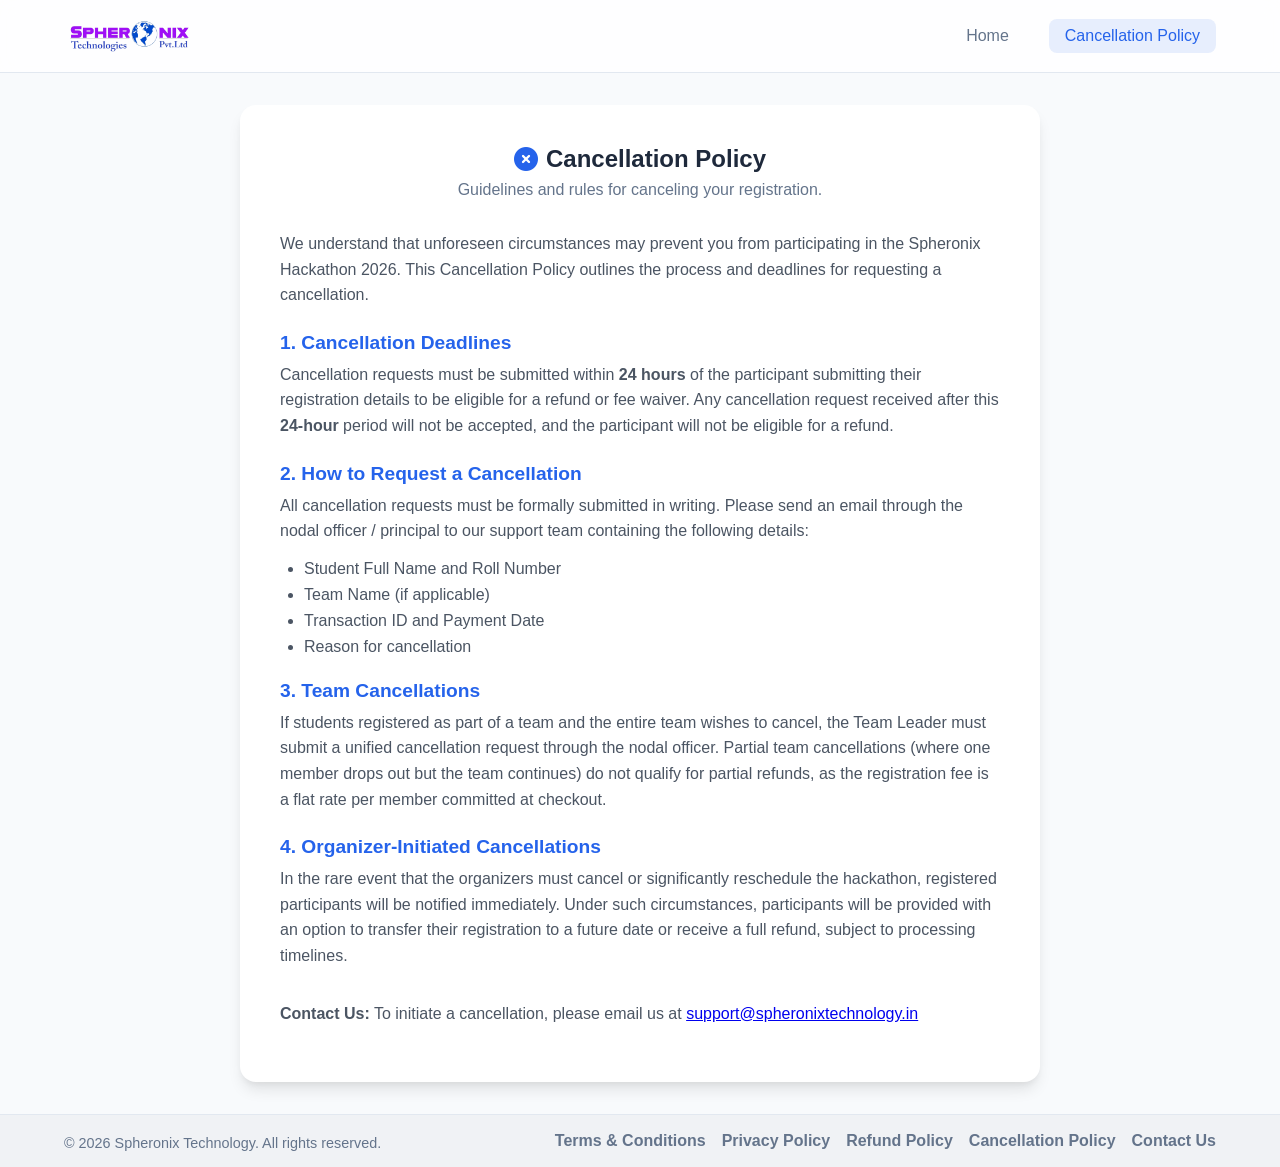
==== commit 712a3ae1: "feat: landing page nominated colleges, flip images, and database updates" ====
--- a/static/cancellation-policy.html
+++ b/static/cancellation-policy.html
@@ -36,10 +36,10 @@
 <body>
     <nav class="navbar">
         <div class="logo">
-            <img src="images/COMPANY LOGO.jpeg" alt="Logo" style="height: 40px; border-radius: 8px;">
+            <img src="images/COMPANY LOGO.png" alt="Logo" style="height: 40px; border-radius: 8px;">
         </div>
         <div class="nav-links">
-            <a href="index.html">Home</a>
+            <a href="new_landing.html">Home</a>
             <a href="cancellation-policy.html" class="active">Cancellation Policy</a>
         </div>
     </nav>
@@ -58,23 +58,28 @@
                         cancellation.</p>
 
                     <h3>1. Cancellation Deadlines</h3>
-                    <p>To be eligible for any potential refund or fee waiver, cancellation requests must be submitted at
-                        least <strong>1 day (24 hours)</strong> prior to the official commencement of the hackathon.
-                        Cancellations made after this deadline will not be eligible for a refund.</p>
+                    <p>Cancellation requests must be submitted within <strong>24 hours</strong> of the participant
+                        submitting their
+                        registration details to be eligible for a refund or fee waiver. Any cancellation request
+                        received after this <strong>24-hour</strong> period will not be accepted, and the participant
+                        will not be
+                        eligible for a refund.</p>
 
                     <h3>2. How to Request a Cancellation</h3>
-                    <p>All cancellation requests must be formally submitted in writing. Please send an email to our
-                        support team containing the following details:</p>
+                    <p>All cancellation requests must be formally submitted in writing. Please send an email through the
+                        nodal officer / principal to our support team containing the following details:</p>
                     <ul>
-                        <li>Your Full Name and Participant ID</li>
+                        <li>Student Full Name and Roll Number</li>
                         <li>Team Name (if applicable)</li>
                         <li>Transaction ID and Payment Date</li>
                         <li>Reason for cancellation</li>
                     </ul>
 
                     <h3>3. Team Cancellations</h3>
-                    <p>If you registered as part of a team and the entire team wishes to cancel, the Team Leader must
-                        submit a unified cancellation request. Partial team cancellations (where one member drops out
+                    <p>If students registered as part of a team and the entire team wishes to cancel, the Team Leader
+                        must
+                        submit a unified cancellation request through the nodal officer. Partial team cancellations
+                        (where one member drops out
                         but the team continues) do not qualify for partial refunds, as the registration fee is a flat
                         rate per member committed at checkout.</p>
 
@@ -85,7 +90,7 @@
                         full refund, subject to processing timelines.</p>
 
                     <p style="margin-top: 2rem;"><strong>Contact Us:</strong> To initiate a cancellation, please email
-                        us at <a href="mailto:support@spheronixtechnology.in">support@spheronixtechnology.in</a>.</p>
+                        us at <a href="mailto:support@spheronixtechnology.in">support@spheronixtechnology.in</a></p>
                 </div>
             </div>
         </section>
--- a/static/css/style.css
+++ b/static/css/style.css
@@ -3,43 +3,44 @@
    ================================ */
 
     :root {
-        --primary-color: #F04443;
-        --primary-hover: #e03b3a;
-        --primary-light: rgba(240, 68, 67, 0.1);
-        --secondary-color: #66738B;
-        --accent-color: #FF9D00;
+        --primary-color: #2563eb;
+        --primary-hover: #1d4ed8;
+        --primary-light: rgba(37, 99, 235, 0.1);
+        --secondary-color: #64748b;
+        --accent-color: #8b5cf6;
         --background-color: #f8fafc;
         --card-bg: #ffffff;
-        --text-dark: #342E2E;
-        --text-light: #66738B;
+        --text-dark: #1e293b;
+        --text-light: #64748b;
         --text-muted: #94a3b8;
         --white: #ffffff;
         --error: #ef4444;
         --error-light: #fef2f2;
-        --success: #10b981;
-        --success-light: #ecfdf5;
-        --warning: #FF9D00;
-        --warning-light: #fff8eb;
+        --success: #22c55e;
+        --success-light: #f0fdf4;
+        --warning: #f59e0b;
+        --warning-light: #fffbeb;
         --border-color: #e2e8f0;
         --border-radius: 12px;
         --border-radius-lg: 16px;
         --shadow-sm: 0 1px 2px 0 rgba(0, 0, 0, 0.05);
-        --shadow: 0 10px 15px -3px rgba(52, 46, 46, 0.06), 0 4px 6px -2px rgba(52, 46, 46, 0.03);
-        --shadow-lg: 0 20px 25px -5px rgba(52, 46, 46, 0.12), 0 8px 10px -6px rgba(52, 46, 46, 0.06);
-        --transition: all 0.25s cubic-bezier(0.4, 0, 0.2, 1);
+        --shadow: 0 10px 15px -3px rgba(0, 0, 0, 0.1), 0 4px 6px -2px rgba(0, 0, 0, 0.05);
+        --shadow-lg: 0 25px 50px -12px rgba(0, 0, 0, 0.25);
+        --transition: all 0.3s ease;
     }
 
     * {
         margin: 0;
         padding: 0;
         box-sizing: border-box;
-        font-family: 'Poppins', 'Inter', -apple-system, BlinkMacSystemFont, sans-serif;
+        font-family: 'Poppins', sans-serif;
     }
 
     body {
         background-color: var(--background-color);
         color: var(--text-dark);
         min-height: 100vh;
+        min-height: 100svh;
         display: flex;
         flex-direction: column;
         overflow-x: hidden;
@@ -125,6 +126,7 @@
         justify-content: space-between;
         align-items: center;
         background: rgba(255, 255, 255, 0.8);
+        -webkit-backdrop-filter: blur(10px);
         backdrop-filter: blur(10px);
         border-bottom: 1px solid var(--border-color);
         position: sticky;
@@ -173,6 +175,7 @@
         align-items: flex-start;
         padding: 2rem;
         min-height: calc(100vh - 80px);
+        min-height: calc(100svh - 80px);
     }
 
     .view {
@@ -203,49 +206,48 @@
         display: inline-flex;
         align-items: center;
         gap: 0.5rem;
-        background: rgba(241, 90, 41, 0.08);
-        border: 1px solid rgba(241, 90, 41, 0.22);
-        color: #F15A29;
-        padding: 0.45rem 1.15rem;
+        background: linear-gradient(135deg, var(--primary-color), var(--accent-color));
+        color: var(--white);
+        padding: 0.75rem 1.5rem;
         border-radius: 50px;
-        font-family: 'Inter', 'Poppins', sans-serif;
-        font-weight: 700;
-        font-size: 0.8rem; /* ~12-13px */
-        letter-spacing: 0.06em;
-        text-transform: uppercase;
-        margin-bottom: 1.75rem;
-        box-shadow: 0 2px 8px rgba(241, 90, 41, 0.08);
+        font-weight: 600;
+        font-size: 0.9rem;
+        margin-bottom: 2rem;
+        animation: pulse-badge 2s ease-in-out infinite;
+    }
+
+    @keyframes pulse-badge {
+
+        0%,
+        100% {
+            box-shadow: 0 0 0 0 rgba(37, 99, 235, 0.4);
+        }
+
+        50% {
+            box-shadow: 0 0 0 15px rgba(37, 99, 235, 0);
+        }
     }
 
     .landing-content h1 {
-        font-family: 'DM Serif Display', 'Playfair Display', Georgia, serif;
-        font-size: clamp(2.75rem, 5.5vw, 4.85rem); /* ~72-80px on desktop */
-        font-weight: 700;
-        letter-spacing: -0.015em;
-        line-height: 1.12;
+        font-size: 3.5rem;
+        line-height: 1.2;
         margin-bottom: 1.5rem;
-        color: #342E2E; /* Dark brown/black */
+        color: var(--text-dark);
     }
 
     .highlight {
-        font-family: 'DM Serif Display', 'Playfair Display', Georgia, serif;
-        background: linear-gradient(135deg, #F04443 0%, #FF9D00 100%); /* Red -> orange gradient */
-        -webkit-background-clip: text;
-        background-clip: text;
-        -webkit-text-fill-color: transparent;
-        display: inline-block;
-        font-weight: 700;
-        padding-bottom: 2px;
+        color: var(--primary-color);
+        background: linear-gradient(120deg, var(--primary-light) 0%, var(--primary-light) 100%);
+        background-repeat: no-repeat;
+        background-size: 100% 40%;
+        background-position: 0 90%;
     }
 
     .subtitle {
-        font-family: 'Inter', 'Poppins', sans-serif;
-        font-size: 1.22rem; /* ~19-20px */
-        font-weight: 500;
-        line-height: 1.62;
-        color: #66738B; /* #66738B */
-        margin-bottom: 2.75rem;
-        max-width: 680px;
+        font-size: 1.25rem;
+        color: var(--text-light);
+        margin-bottom: 2.5rem;
+        max-width: 600px;
         margin-left: auto;
         margin-right: auto;
     }
@@ -253,65 +255,48 @@
     .cta-buttons {
         display: flex;
         justify-content: center;
-        align-items: center;
-        gap: 1.25rem;
-        margin-bottom: 3.5rem;
+        gap: 1rem;
+        margin-bottom: 3rem;
         flex-wrap: wrap;
     }
 
     .event-info {
         display: flex;
         justify-content: center;
-        gap: 3.5rem;
+        gap: 3rem;
         flex-wrap: wrap;
     }
 
     .info-item {
         display: flex;
         align-items: center;
-        gap: 0.65rem;
-        font-family: 'Inter', 'Poppins', sans-serif;
-        color: #66738B; /* #66738B */
-        font-size: 0.98rem; /* ~15-16px */
-        font-weight: 500;
-        letter-spacing: -0.01em;
+        gap: 0.75rem;
+        color: var(--text-light);
+        font-size: 0.95rem;
     }
 
     .info-item i {
-        color: #F15A29;
-        font-size: 1.2rem;
-    }
-
-    /* Countdown Styling */
-    .countdown-number,
-    .time-box .amount,
-    .stat-number {
-        font-family: 'Poppins', 'Inter', sans-serif;
-        font-size: 2.75rem; /* ~42-46px */
-        font-weight: 700;
-        color: #173E7A; /* Dark blue #173E7A */
-        line-height: 1;
+        color: var(--primary-color);
+        font-size: 1.25rem;
     }
 
     /* ============ Buttons ============ */
     .btn {
         border: none;
         cursor: pointer;
-        font-family: 'Poppins', 'Inter', sans-serif;
         font-size: 1rem;
-        font-weight: 600;
+        font-weight: 500;
         line-height: 1.2;
-        padding: 0.85rem 1.85rem;
-        min-height: 48px;
+        padding: 0.75rem 1.25rem;
+        min-height: 42px;
         border-radius: 50px;
         transition: var(--transition);
         display: inline-flex;
         align-items: center;
         justify-content: center;
-        gap: 0.6rem;
+        gap: 0.5rem;
         text-decoration: none;
         white-space: nowrap;
-        letter-spacing: 0.01em;
     }
 
     .btn:disabled {
@@ -322,37 +307,31 @@
     }
 
     .btn-primary {
-        background: linear-gradient(135deg, #F04443 0%, #FF9D00 100%);
+        background: linear-gradient(135deg, var(--primary-color), var(--primary-hover));
         color: var(--white);
-        box-shadow: 0 6px 20px rgba(240, 68, 67, 0.32);
-        border: none;
+        box-shadow: 0 4px 15px rgba(37, 99, 235, 0.3);
     }
 
     .btn-primary:hover {
         transform: translateY(-2px);
-        background: linear-gradient(135deg, #e03b3a 0%, #f59300 100%);
-        box-shadow: 0 10px 28px rgba(240, 68, 67, 0.44);
+        box-shadow: 0 8px 25px rgba(37, 99, 235, 0.4);
     }
 
     .btn-secondary {
-        background: #ffffff;
-        color: #342E2E;
-        border: 1.5px solid #e2e8f0;
-        box-shadow: 0 2px 6px rgba(0, 0, 0, 0.04);
+        background: var(--white);
+        color: var(--text-dark);
+        border: 2px solid var(--border-color);
     }
 
     .btn-secondary:hover {
-        background: #fff8f5;
-        border-color: #F04443;
-        color: #F04443;
-        transform: translateY(-2px);
-        box-shadow: 0 6px 18px rgba(240, 68, 67, 0.15);
+        background: var(--background-color);
+        border-color: var(--primary-color);
+        color: var(--primary-color);
     }
 
     .btn-large {
-        padding: 0.95rem 2.5rem;
-        font-size: 1.05rem;
-        font-weight: 600;
+        padding: 1rem 2.5rem;
+        font-size: 1.1rem;
     }
 
     .btn-block {
@@ -1408,21 +1387,8 @@
 
     /* Form validation highlight */
     input.error,
-    select.error,
-    textarea.error,
-    #collegeSearch.error,
-    #otherCollegeName.error,
-    #otherCurrentYear.error {
-        border-color: var(--error) !important;
-        background-color: #fff8f8 !important;
-        box-shadow: 0 0 0 3px rgba(239, 68, 68, 0.12) !important;
-    }
-
-    .participation-options.error {
-        border: 1.5px dashed var(--error) !important;
-        border-radius: var(--border-radius);
-        padding: 0.5rem;
-        background-color: #fff8f8;
+    select.error {
+        border-color: var(--error);
     }
 
     input.success,
@@ -1839,8 +1805,11 @@
         }
 
         .progress-bar .step span {
-            display: none;
-            /* Hide labels on very small screens for clarity */
+            font-size: 0.7rem;
+            text-align: center;
+            max-width: 60px;
+            line-height: 1.2;
+            margin-top: 4px;
         }
 
         .progress-bar .line {
@@ -1878,915 +1847,4 @@
     iframe {
         max-width: 100%;
         height: auto;
-    }
-
-    /* ==========================================================================
-       UPI QR CODE SCANNER & PAYMENT STYLES
-       ========================================================================== */
-    .payment-summary {
-        margin-top: 1.25rem;
-        animation: fadeInPaymentSection 0.4s ease-out;
-    }
-
-    @keyframes fadeInPaymentSection {
-        from {
-            opacity: 0;
-            transform: translateY(12px);
-        }
-
-        to {
-            opacity: 1;
-            transform: translateY(0);
-        }
-    }
-
-    .terms-locked-notice {
-        background: #f8fafc;
-        border: 2px dashed #cbd5e1;
-        border-radius: 16px;
-        padding: 2rem 1.5rem;
-        margin-top: 1.25rem;
-        text-align: center;
-        transition: all 0.3s ease;
-    }
-
-    .terms-locked-notice .lock-icon-circle {
-        width: 54px;
-        height: 54px;
-        background: #eef2ff;
-        border: 1px solid #c7d2fe;
-        color: #4f46e5;
-        border-radius: 50%;
-        display: flex;
-        align-items: center;
-        justify-content: center;
-        font-size: 1.4rem;
-        margin: 0 auto 0.85rem auto;
-    }
-
-    .terms-locked-notice h4 {
-        color: #1e293b;
-        font-size: 1.1rem;
-        font-weight: 600;
-        margin-bottom: 0.35rem;
-    }
-
-    .terms-locked-notice p {
-        color: #64748b;
-        font-size: 0.875rem;
-        max-width: 440px;
-        margin: 0 auto;
-        line-height: 1.5;
-    }
-
-    .terms-locked-notice p strong {
-        color: #4f46e5;
-    }
-
-    .upi-payment-container {
-        background: #ffffff;
-        border: 1px solid #e0e7ff;
-        border-radius: 16px;
-        padding: 1.5rem;
-        margin-top: 1.25rem;
-        box-shadow: 0 10px 25px -5px rgba(79, 70, 229, 0.08), 0 8px 10px -6px rgba(79, 70, 229, 0.04);
-        text-align: center;
-        transition: all 0.3s ease;
-        animation: fadeInScanner 0.4s ease-out;
-    }
-
-    @keyframes fadeInScanner {
-        from {
-            opacity: 0;
-            transform: translateY(10px);
-        }
-
-        to {
-            opacity: 1;
-            transform: translateY(0);
-        }
-    }
-
-    .upi-header {
-        margin-bottom: 1.25rem;
-    }
-
-    .upi-header h4 {
-        color: #1e1b4b;
-        font-size: 1.15rem;
-        font-weight: 600;
-        margin-bottom: 0.35rem;
-        display: flex;
-        align-items: center;
-        justify-content: center;
-        gap: 0.5rem;
-    }
-
-    .upi-header h4 i {
-        color: #4f46e5;
-    }
-
-    .upi-subtitle {
-        color: #64748b;
-        font-size: 0.825rem;
-        margin: 0;
-    }
-
-    .upi-qr-wrapper {
-        display: flex;
-        flex-direction: column;
-        align-items: center;
-        justify-content: center;
-        margin: 1.25rem 0;
-    }
-
-    .qr-frame {
-        position: relative;
-        width: 220px;
-        height: 220px;
-        background: #ffffff;
-        border: 2px solid #6366f1;
-        border-radius: 16px;
-        padding: 10px;
-        display: flex;
-        align-items: center;
-        justify-content: center;
-        box-shadow: 0 0 20px rgba(99, 102, 241, 0.15);
-        overflow: hidden;
-    }
-
-    .qr-frame::before,
-    .qr-frame::after {
-        content: '';
-        position: absolute;
-        width: 16px;
-        height: 16px;
-        border-color: #4338ca;
-        pointer-events: none;
-    }
-
-    .qr-frame::before {
-        top: 6px;
-        left: 6px;
-        border-top: 3px solid #4f46e5;
-        border-left: 3px solid #4f46e5;
-    }
-
-    .qr-frame::after {
-        bottom: 6px;
-        right: 6px;
-        border-bottom: 3px solid #4f46e5;
-        border-right: 3px solid #4f46e5;
-    }
-
-    .upi-qr-canvas-wrapper {
-        width: 200px;
-        height: 200px;
-        display: flex;
-        align-items: center;
-        justify-content: center;
-    }
-
-    .upi-qr-canvas-wrapper canvas,
-    .upi-qr-canvas-wrapper img {
-        width: 100% !important;
-        height: 100% !important;
-        border-radius: 8px;
-    }
-
-    .upi-qr-img {
-        width: 100%;
-        height: 100%;
-        object-fit: contain;
-        border-radius: 8px;
-        transition: opacity 0.3s ease;
-    }
-
-    .upi-qr-img.loading-qr {
-        opacity: 0.3;
-    }
-
-    .qr-spinner {
-        position: absolute;
-        top: 0;
-        left: 0;
-        right: 0;
-        bottom: 0;
-        display: flex;
-        flex-direction: column;
-        align-items: center;
-        justify-content: center;
-        background: rgba(255, 255, 255, 0.9);
-        color: #4f46e5;
-        gap: 0.5rem;
-        font-size: 0.85rem;
-        font-weight: 500;
-        border-radius: 14px;
-    }
-
-    .qr-amount-badge {
-        margin-top: 0.75rem;
-        background: #eef2ff;
-        border: 1px solid #c7d2fe;
-        color: #312e81;
-        padding: 0.35rem 1rem;
-        border-radius: 20px;
-        font-size: 0.9rem;
-        display: inline-flex;
-        align-items: center;
-        gap: 0.35rem;
-    }
-
-    .qr-amount-badge strong {
-        color: #4338ca;
-        font-size: 1.05rem;
-    }
-
-    .upi-details-card {
-        background: #f8fafc;
-        border: 1px solid #e2e8f0;
-        border-radius: 12px;
-        padding: 1rem;
-        margin-bottom: 1.25rem;
-    }
-
-    .upi-id-box {
-        display: flex;
-        align-items: center;
-        justify-content: space-between;
-        gap: 0.75rem;
-        flex-wrap: wrap;
-    }
-
-    .upi-id-label {
-        font-size: 0.85rem;
-        font-weight: 600;
-        color: #475569;
-    }
-
-    .upi-id-val-wrapper {
-        display: flex;
-        align-items: center;
-        gap: 0.5rem;
-    }
-
-    .upi-id-val-wrapper code {
-        background: #ffffff;
-        border: 1px solid #cbd5e1;
-        padding: 0.35rem 0.65rem;
-        border-radius: 6px;
-        color: #1e293b;
-        font-family: 'Courier New', Courier, monospace;
-        font-weight: 700;
-        font-size: 0.95rem;
-    }
-
-    .btn-copy-upi {
-        background: #4f46e5;
-        color: #ffffff;
-        border: none;
-        padding: 0.35rem 0.75rem;
-        border-radius: 6px;
-        cursor: pointer;
-        font-size: 0.8rem;
-        font-weight: 500;
-        display: inline-flex;
-        align-items: center;
-        gap: 0.35rem;
-        transition: all 0.2s ease;
-    }
-
-    .btn-copy-upi:hover {
-        background: #4338ca;
-    }
-
-    .btn-copy-upi.copied {
-        background: #10b981;
-    }
-
-    .mobile-upi-btn-wrapper {
-        margin-top: 0.85rem;
-        text-align: center;
-    }
-
-    .btn-upi-mobile {
-        display: inline-flex;
-        align-items: center;
-        justify-content: center;
-        gap: 0.5rem;
-        width: 100%;
-        padding: 0.7rem 1rem;
-        background: linear-gradient(135deg, #4f46e5 0%, #3730a3 100%);
-        color: #ffffff !important;
-        border-radius: 8px;
-        font-weight: 600;
-        font-size: 0.9rem;
-        text-decoration: none;
-        transition: transform 0.2s, box-shadow 0.2s;
-    }
-
-    .btn-upi-mobile:hover {
-        transform: translateY(-1px);
-        box-shadow: 0 4px 12px rgba(79, 70, 229, 0.25);
-    }
-
-    .bank-details-card {
-        background: #f8fafc;
-        border: 1px solid #e2e8f0;
-        border-radius: 14px;
-        padding: 1.25rem;
-        margin-bottom: 1.25rem;
-        text-align: left;
-        box-shadow: 0 2px 8px rgba(0, 0, 0, 0.04);
-    }
-
-    .bank-card-header {
-        display: flex;
-        align-items: center;
-        justify-content: space-between;
-        margin-bottom: 1rem;
-        padding-bottom: 0.75rem;
-        border-bottom: 1px solid #e2e8f0;
-        flex-wrap: wrap;
-        gap: 0.75rem;
-    }
-
-    .bank-title-group {
-        display: flex;
-        align-items: center;
-        gap: 0.75rem;
-    }
-
-    .bank-icon-circle {
-        width: 36px;
-        height: 36px;
-        border-radius: 10px;
-        background: linear-gradient(135deg, #e0e7ff 0%, #c7d2fe 100%);
-        color: #4338ca;
-        display: flex;
-        align-items: center;
-        justify-content: center;
-        font-size: 1.05rem;
-    }
-
-    .bank-card-header h5 {
-        margin: 0;
-        color: #0f172a;
-        font-size: 0.95rem;
-        font-weight: 700;
-        letter-spacing: -0.01em;
-    }
-
-    .bank-subtext {
-        margin: 0.15rem 0 0;
-        font-size: 0.75rem;
-        color: #64748b;
-        font-weight: 500;
-    }
-
-    .badge-verified {
-        background: #ecfdf5;
-        color: #059669;
-        border: 1px solid #a7f3d0;
-        font-size: 0.75rem;
-        font-weight: 600;
-        padding: 0.25rem 0.65rem;
-        border-radius: 20px;
-        display: inline-flex;
-        align-items: center;
-        gap: 0.35rem;
-    }
-
-    .bank-info-table {
-        display: flex;
-        flex-direction: column;
-        background: #ffffff;
-        border: 1px solid #e2e8f0;
-        border-radius: 10px;
-        overflow: hidden;
-    }
-
-    .bank-row {
-        display: flex;
-        align-items: center;
-        justify-content: space-between;
-        padding: 0.75rem 1rem;
-        border-bottom: 1px solid #f1f5f9;
-        transition: background-color 0.15s ease;
-        gap: 1rem;
-    }
-
-    .bank-row:last-child {
-        border-bottom: none;
-    }
-
-    .bank-row:hover {
-        background-color: #fafbfc;
-    }
-
-    .bank-cell {
-        display: flex;
-        align-items: center;
-    }
-
-    .bank-cell.label-cell {
-        font-size: 0.825rem;
-        color: #475569;
-        font-weight: 600;
-        gap: 0.5rem;
-        min-width: 170px;
-        flex-shrink: 0;
-    }
-
-    .bank-cell.label-cell i {
-        color: #6366f1;
-        width: 16px;
-        text-align: center;
-    }
-
-    .bank-cell.value-cell {
-        font-size: 0.9rem;
-        color: #0f172a;
-        justify-content: flex-end;
-        text-align: right;
-        flex-grow: 1;
-    }
-
-    .bank-cell.value-cell strong {
-        color: #1e1b4b;
-        font-weight: 700;
-    }
-
-    .bank-highlight {
-        color: #4338ca;
-        font-weight: 700;
-        background: #eef2ff;
-        padding: 0.2rem 0.6rem;
-        border-radius: 6px;
-        font-size: 0.85rem;
-    }
-
-    .bank-cell .val-copy-row {
-        display: inline-flex;
-        align-items: center;
-        gap: 0.5rem;
-    }
-
-    .bank-cell .info-code {
-        background: #f8fafc;
-        border: 1px solid #cbd5e1;
-        padding: 0.3rem 0.65rem;
-        border-radius: 6px;
-        font-family: 'Courier New', Courier, monospace;
-        font-weight: 700;
-        font-size: 0.9rem;
-        color: #0f172a;
-        letter-spacing: 0.04em;
-    }
-
-    .btn-copy-bank {
-        background: #4f46e5;
-        color: #ffffff;
-        border: 1px solid #4338ca;
-        padding: 0.3rem 0.7rem;
-        border-radius: 6px;
-        font-size: 0.775rem;
-        font-weight: 600;
-        cursor: pointer;
-        display: inline-flex;
-        align-items: center;
-        gap: 0.3rem;
-        transition: all 0.2s ease;
-    }
-
-    .btn-copy-bank:hover {
-        background: #3730a3;
-        transform: translateY(-1px);
-    }
-
-    .btn-copy-bank.copied {
-        background: #10b981;
-        border-color: #059669;
-        color: #ffffff;
-    }
-
-    @media (max-width: 640px) {
-        .bank-row {
-            flex-direction: column;
-            align-items: flex-start;
-            gap: 0.4rem;
-            padding: 0.75rem;
-        }
-
-        .bank-cell.label-cell {
-            min-width: unset;
-        }
-
-        .bank-cell.value-cell {
-            justify-content: flex-start;
-            text-align: left;
-            width: 100%;
-        }
-
-        .bank-cell .val-copy-row {
-            width: 100%;
-            justify-content: space-between;
-        }
-    }
-
-    .utr-verification-section {
-        background: #fdfefe;
-        border: 1.5px dashed #cbd5e1;
-        border-radius: 12px;
-        padding: 1.15rem;
-        text-align: left;
-    }
-
-    .utr-label {
-        display: block;
-        font-size: 0.85rem;
-        font-weight: 600;
-        color: #1e293b;
-        margin-bottom: 0.5rem;
-    }
-
-    .utr-label i {
-        color: #4f46e5;
-    }
-
-    .utr-input-group {
-        display: flex;
-        gap: 0.5rem;
-        flex-wrap: wrap;
-    }
-
-    .utr-input-group .form-control {
-        flex: 1;
-        min-width: 180px;
-        padding: 0.65rem 0.85rem;
-        font-size: 0.95rem;
-        letter-spacing: 0.5px;
-        font-weight: 500;
-    }
-
-    .utr-input-group .btn {
-        padding: 0.65rem 1.25rem;
-        white-space: nowrap;
-    }
-
-    .helper-text {
-        display: block;
-        font-size: 0.775rem;
-        color: #64748b;
-        margin-top: 0.5rem;
-        line-height: 1.4;
-    }
-
-    .helper-text i {
-        color: #3b82f6;
-    }
-
-    .total-price {
-        font-size: 1.35rem;
-        font-weight: 700;
-        color: #4f46e5;
-    }
-
-    @media (max-width: 640px) {
-        .upi-payment-container {
-            padding: 1rem;
-        }
-
-        .qr-frame {
-            width: 190px;
-            height: 190px;
-        }
-
-        .upi-id-box {
-            flex-direction: column;
-            align-items: flex-start;
-        }
-
-        .utr-input-group {
-            flex-direction: column;
-        }
-
-        .utr-input-group .btn {
-            width: 100%;
-        }
-    }
-
-    /* ============ Receipt Upload Dropzone & Preview Styles ============ */
-    .receipt-upload-section {
-        margin-top: 1.25rem;
-        text-align: left;
-    }
-
-    .receipt-dropzone {
-        position: relative;
-        border: 2px dashed #cbd5e1;
-        border-radius: 12px;
-        background: #f8fafc;
-        padding: 1.25rem 1rem;
-        text-align: center;
-        transition: all 0.25s ease;
-        cursor: pointer;
-        overflow: hidden;
-    }
-
-    .receipt-dropzone:hover,
-    .receipt-dropzone.dragover {
-        border-color: var(--primary-color, #4f46e5);
-        background: #eef2ff;
-    }
-
-    .receipt-dropzone.has-error {
-        border-color: var(--error, #ef4444) !important;
-        background: #fef2f2 !important;
-        animation: receiptShake 0.4s ease;
-    }
-
-    @keyframes receiptShake {
-        0%, 100% { transform: translateX(0); }
-        20%, 60% { transform: translateX(-6px); }
-        40%, 80% { transform: translateX(6px); }
-    }
-
-    .receipt-file-input {
-        position: absolute;
-        inset: 0;
-        opacity: 0;
-        width: 100%;
-        height: 100%;
-        cursor: pointer;
-        z-index: 2;
-    }
-
-    .dropzone-content {
-        display: flex;
-        flex-direction: column;
-        align-items: center;
-        gap: 0.5rem;
-        pointer-events: none;
-    }
-
-    .dropzone-icon {
-        font-size: 2rem;
-        color: var(--primary-color, #4f46e5);
-        margin-bottom: 0.25rem;
-    }
-
-    .dropzone-text h6 {
-        margin: 0;
-        font-size: 0.925rem;
-        font-weight: 600;
-        color: #1e293b;
-    }
-
-    .dropzone-text p {
-        margin: 0.2rem 0 0.5rem;
-        font-size: 0.775rem;
-        color: #64748b;
-    }
-
-    .btn-browse-file {
-        display: inline-flex;
-        align-items: center;
-        gap: 0.35rem;
-        padding: 0.35rem 0.85rem;
-        font-size: 0.8rem;
-        font-weight: 500;
-        background: var(--white, #ffffff);
-        color: var(--primary-color, #4f46e5);
-        border: 1px solid #cbd5e1;
-        border-radius: 6px;
-        box-shadow: 0 1px 2px rgba(0, 0, 0, 0.05);
-        pointer-events: auto;
-        cursor: pointer;
-        transition: all 0.2s ease;
-    }
-
-    .btn-browse-file:hover {
-        background: #f1f5f9;
-        border-color: #94a3b8;
-    }
-
-    .receipt-preview-card {
-        display: flex;
-        align-items: center;
-        gap: 0.85rem;
-        background: #ffffff;
-        border: 1px solid #e2e8f0;
-        border-radius: 10px;
-        padding: 0.75rem 1rem;
-        box-shadow: 0 2px 4px rgba(0, 0, 0, 0.04);
-        position: relative;
-        z-index: 3;
-        text-align: left;
-    }
-
-    .preview-file-icon {
-        width: 42px;
-        height: 42px;
-        border-radius: 8px;
-        background: #eff6ff;
-        color: #2563eb;
-        display: flex;
-        align-items: center;
-        justify-content: center;
-        font-size: 1.25rem;
-        flex-shrink: 0;
-    }
-
-    .preview-file-info {
-        display: flex;
-        flex-direction: column;
-        flex-grow: 1;
-        min-width: 0;
-    }
-
-    .preview-filename {
-        font-weight: 600;
-        font-size: 0.875rem;
-        color: #1e293b;
-        white-space: nowrap;
-        overflow: hidden;
-        text-overflow: ellipsis;
-    }
-
-    .preview-filesize {
-        font-size: 0.75rem;
-        color: #64748b;
-    }
-
-    .preview-upload-status {
-        display: inline-flex;
-        align-items: center;
-        gap: 0.25rem;
-        font-size: 0.75rem;
-        font-weight: 500;
-        color: #16a34a;
-        margin-top: 0.2rem;
-    }
-
-    .preview-upload-status.uploading {
-        color: #2563eb;
-    }
-
-    .btn-remove-receipt {
-        background: none;
-        border: none;
-        color: #94a3b8;
-        font-size: 1.1rem;
-        cursor: pointer;
-        padding: 0.35rem;
-        border-radius: 50%;
-        display: flex;
-        align-items: center;
-        justify-content: center;
-        transition: all 0.2s ease;
-        flex-shrink: 0;
-    }
-
-    .btn-remove-receipt:hover {
-        background: #fee2e2;
-        color: #dc2626;
-    }
-
-    /* ============ OCR Status & Mismatch Elements ============ */
-    .ocr-status-container {
-        margin-top: 1rem;
-    }
-
-    .ocr-banner {
-        border-radius: 10px;
-        padding: 0.9rem 1.1rem;
-        margin-bottom: 0.75rem;
-        font-size: 0.875rem;
-        display: flex;
-        align-items: center;
-        gap: 0.75rem;
-        animation: fadeIn 0.3s ease;
-    }
-
-    .ocr-banner.hidden {
-        display: none !important;
-    }
-
-    .ocr-banner.ocr-scanning {
-        background: #f0fdf4;
-        border: 1px solid #bbf7d0;
-        color: #166534;
-    }
-
-    .ocr-banner.ocr-match {
-        background: #ecfdf5;
-        border: 1.5px solid #10b981;
-        color: #065f46;
-    }
-
-    .ocr-match-content {
-        display: flex;
-        align-items: center;
-        gap: 0.75rem;
-    }
-
-    .ocr-match-content i {
-        font-size: 1.5rem;
-        color: #10b981;
-    }
-
-    .ocr-match-content .match-title {
-        display: block;
-        font-size: 0.95rem;
-        color: #047857;
-        font-weight: 700;
-    }
-
-    .ocr-match-content .match-subtitle {
-        font-size: 0.85rem;
-        color: #065f46;
-        margin-top: 0.15rem;
-        font-family: monospace;
-        font-weight: 600;
-    }
-
-    .ocr-banner.ocr-mismatch {
-        background: #fef2f2;
-        border: 2px solid #ef4444;
-        color: #991b1b;
-        display: flex;
-        flex-direction: column;
-        align-items: flex-start;
-        gap: 0.75rem;
-    }
-
-    .ocr-mismatch-header {
-        display: flex;
-        align-items: center;
-        gap: 0.5rem;
-        font-size: 1rem;
-        font-weight: 700;
-        color: #b91c1c;
-    }
-
-    .ocr-mismatch-comparison {
-        display: flex;
-        flex-direction: column;
-        gap: 0.35rem;
-        width: 100%;
-        background: #ffffff;
-        padding: 0.65rem 0.85rem;
-        border-radius: 8px;
-        border: 1px solid #fecaca;
-    }
-
-    .compare-row {
-        display: flex;
-        justify-content: space-between;
-        align-items: center;
-        font-size: 0.85rem;
-    }
-
-    .compare-label {
-        color: #64748b;
-        font-weight: 500;
-    }
-
-    .compare-value {
-        font-family: monospace;
-        font-weight: 700;
-        font-size: 0.95rem;
-        padding: 2px 6px;
-        border-radius: 4px;
-    }
-
-    .utr-mismatch-entered {
-        background: #fee2e2;
-        color: #dc2626;
-    }
-
-    .utr-mismatch-receipt {
-        background: #ecfdf5;
-        color: #059669;
-    }
-
-    .ocr-mismatch-notice {
-        display: flex;
-        align-items: center;
-        gap: 0.5rem;
-        font-size: 0.85rem;
-        color: #b91c1c;
-        font-weight: 500;
-        background: rgba(239, 68, 68, 0.08);
-        padding: 0.6rem 0.85rem;
-        border-radius: 6px;
-        width: 100%;
-        line-height: 1.4;
-    }
-
-    .ocr-banner.ocr-unable {
-        background: #eff6ff;
-        border: 1px solid #bfdbfe;
-        color: #1e40af;
     }
